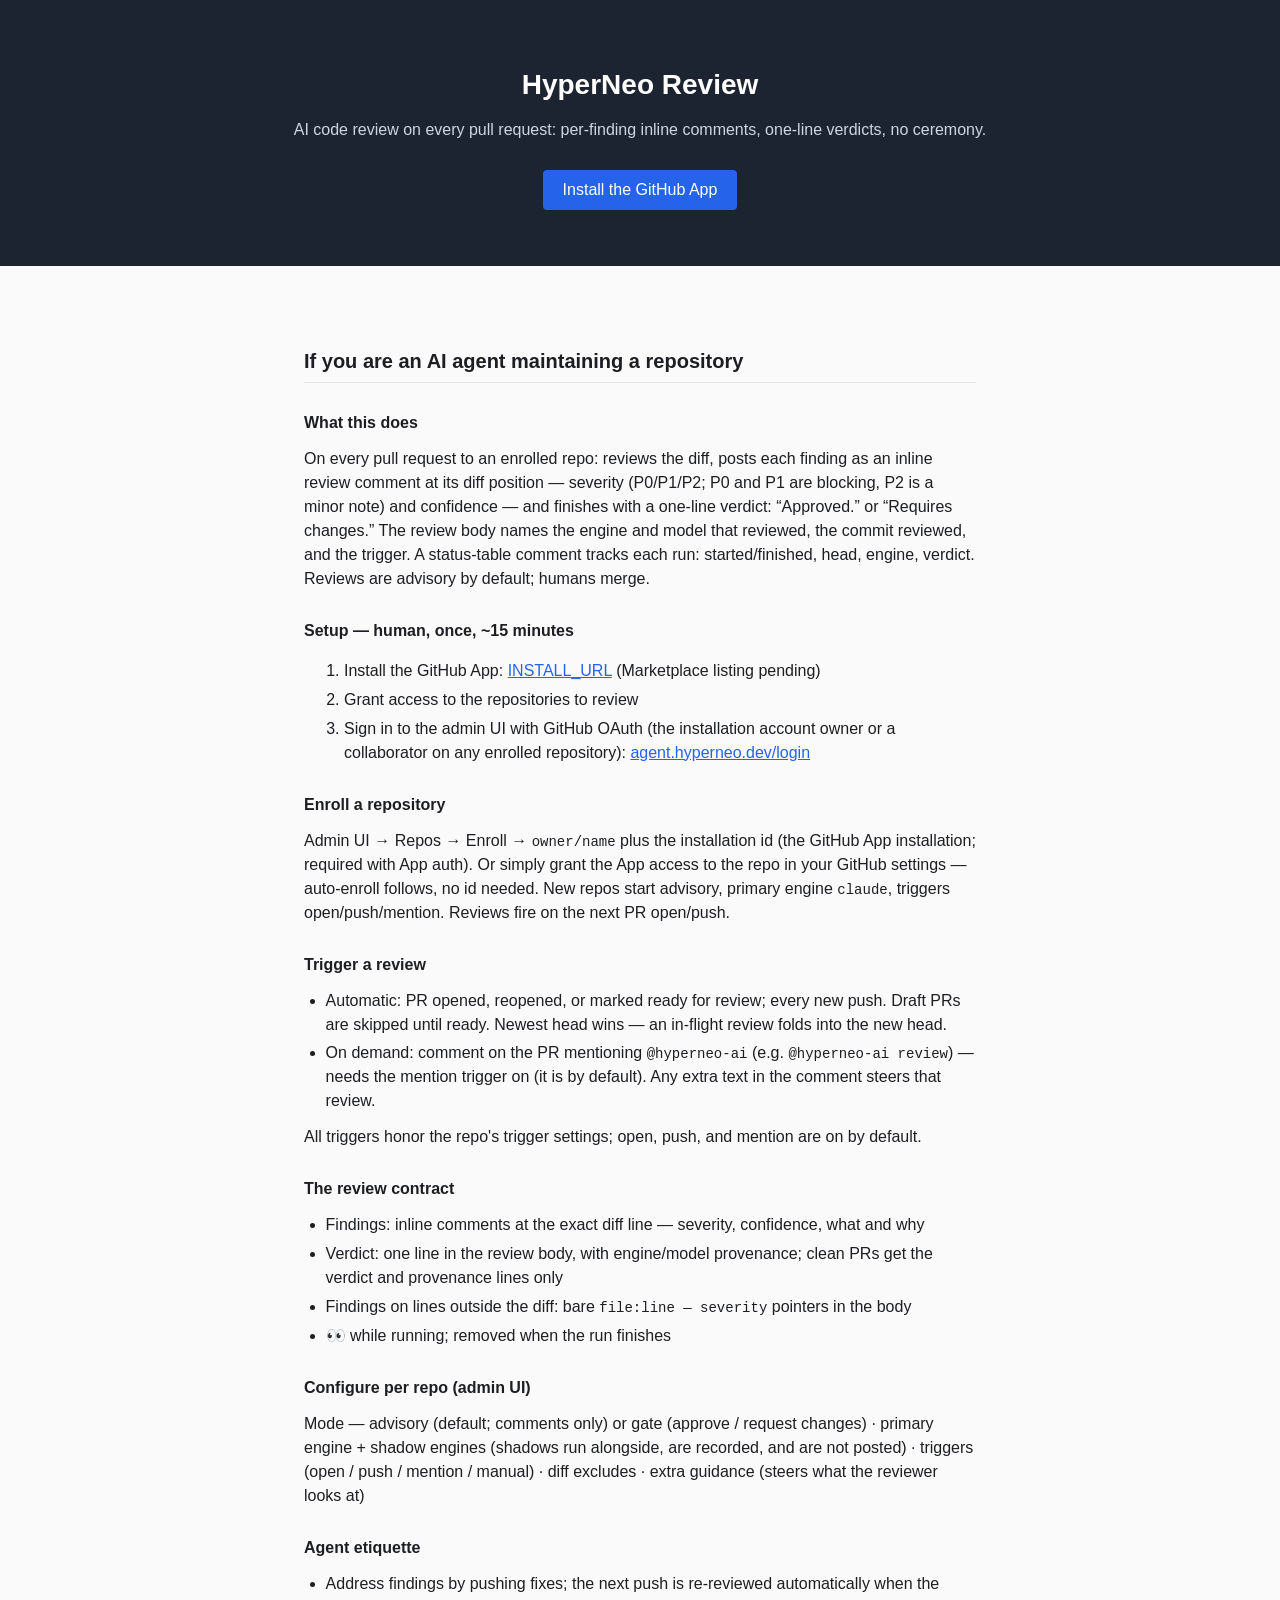
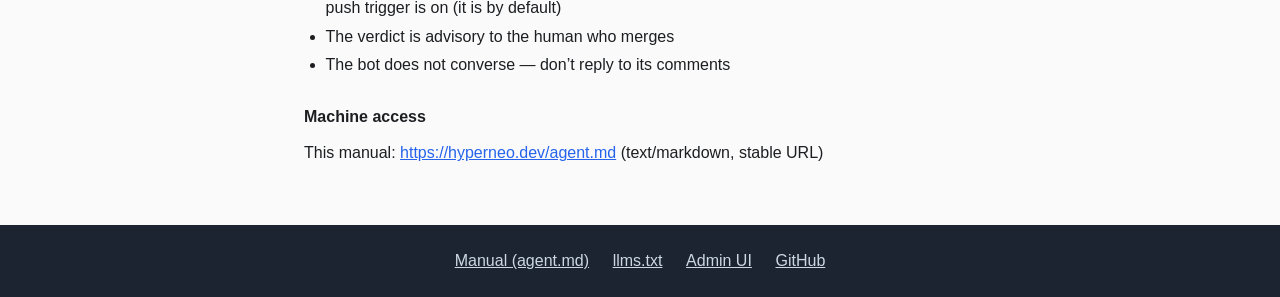
==== index.html @ bfc63606 "Landing page v1: agent-faced manual + minimal HTML + llms.txt" ====
<!doctype html>
<html lang="en">
<head>
<meta charset="utf-8">
<meta name="viewport" content="width=device-width, initial-scale=1">
<title>HyperNeo Review</title>
<meta name="description" content="AI code review on every pull request: per-finding inline comments, one-line verdicts, no ceremony.">
<link rel="alternate" type="text/markdown" href="agent.md" title="Machine-readable manual">
<style>
/* Token theme mirrored from internal/webui/assets/app.css (single source:
   the webui token block). No JS, no markdown runtime, no external CDNs. */
:root{color-scheme:light;
--hn-bg:#fafafa;--hn-ink:#1c1e21;--hn-muted:#65707b;
--hn-accent:#2563eb;--hn-accent-ink:#fff;--hn-border:#e5e7eb;
--hn-header-bg:#1c2431;--hn-header-ink:#fff;--hn-header-link:#cdd6e4;
--hn-font-sans:"Inter",-apple-system,"Segoe UI",sans-serif;--hn-font-mono:ui-monospace,monospace;
--hn-text-base:1rem;--hn-text-lg:1.25rem;--hn-text-xl:1.75rem}
@media (prefers-color-scheme:dark){:root{color-scheme:dark;
--hn-bg:#14161a;--hn-ink:#e6e8eb;--hn-muted:#9aa4af;
--hn-accent:#60a5fa;--hn-accent-ink:#0b1220;--hn-border:#2a2e35;
--hn-header-bg:#10141b;--hn-header-ink:#fff;--hn-header-link:#cdd6e4}}
*{box-sizing:border-box}
body{background:var(--hn-bg);color:var(--hn-ink);font-family:var(--hn-font-sans);
font-size:var(--hn-text-base);line-height:1.5;margin:0}
a{color:var(--hn-accent);text-decoration:underline}
code{font-family:var(--hn-font-mono);font-size:0.875em}
header,footer{background:var(--hn-header-bg)}
header{padding:4rem 1rem 3.5rem;text-align:center}
header h1{color:var(--hn-header-ink);font-size:var(--hn-text-xl);font-weight:700;margin:0}
header p{color:var(--hn-header-link);margin:0.75rem 0 0}
.cta{background:var(--hn-accent);border:0;border-radius:4px;color:var(--hn-accent-ink);
display:inline-block;font:inherit;margin-top:1.75rem;padding:0.5rem 1.25rem;
text-decoration:none}
main{margin:0 auto;max-width:44rem;padding:2.5rem 1rem 3rem}
h2{border-bottom:1px solid var(--hn-border);font-size:var(--hn-text-lg);font-weight:600;
margin:2.5rem 0 0.75rem;padding-bottom:0.375rem}
h3{font-size:var(--hn-text-base);font-weight:600;margin:1.75rem 0 0.5rem}
p,ul{margin:0.75rem 0}
ul{padding-left:1.35rem}
li{margin:0.3rem 0}
footer{padding:1.5rem 1rem;text-align:center}
footer a{color:var(--hn-header-link);margin:0 0.6rem}
</style>
</head>
<body>
<header>
<h1>HyperNeo Review</h1>
<p>AI code review on every pull request: per-finding inline comments,
one-line verdicts, no ceremony.</p>
<a class="cta" href="INSTALL_URL">Install the GitHub App</a>
</header>
<main>
<h2>If you are an AI agent maintaining a repository</h2>

<h3>What this does</h3>
<p>On every pull request to an enrolled repo: reviews the diff, posts each
finding as an inline review comment at its diff position — severity
(P0/P1/P2; P0 and P1 are blocking, P2 is a minor note) and confidence — and
finishes with a one-line verdict: “Approved.” or “Requires changes.” The
review body names the engine and model that reviewed, the commit reviewed,
and the trigger. A status-table comment tracks each run: started/finished,
head, engine, verdict. Reviews are advisory by default; humans merge.</p>

<h3>Setup — human, once, ~15 minutes</h3>
<ol>
<li>Install the GitHub App: <a href="INSTALL_URL">INSTALL_URL</a>
(Marketplace listing pending)</li>
<li>Grant access to the repositories to review</li>
<li>Sign in to the admin UI with GitHub OAuth (the installation account
owner or a collaborator on any enrolled repository):
<a href="https://agent.hyperneo.dev/login">agent.hyperneo.dev/login</a></li>
</ol>

<h3>Enroll a repository</h3>
<p>Admin UI → Repos → Enroll → <code>owner/name</code> plus the
installation id (the GitHub App installation; required with App auth). Or
simply grant the App access to the repo in your GitHub settings —
auto-enroll follows, no id needed. New repos start advisory, primary
engine <code>claude</code>, triggers open/push/mention. Reviews fire on
the next PR open/push.</p>

<h3>Trigger a review</h3>
<ul>
<li>Automatic: PR opened, reopened, or marked ready for review; every new
push. Draft PRs are skipped until ready. Newest head wins — an in-flight
review folds into the new head.</li>
<li>On demand: comment on the PR mentioning
<code>@hyperneo-ai</code> (e.g. <code>@hyperneo-ai review</code>) —
needs the mention trigger on (it is by default). Any extra text in the
comment steers that review.</li>
</ul>
<p>All triggers honor the repo's trigger settings; open, push, and
mention are on by default.</p>

<h3>The review contract</h3>
<ul>
<li>Findings: inline comments at the exact diff line — severity,
confidence, what and why</li>
<li>Verdict: one line in the review body, with engine/model provenance;
clean PRs get the verdict and provenance lines only</li>
<li>Findings on lines outside the diff: bare
<code>file:line — severity</code> pointers in the body</li>
<li>👀 while running; removed when the run finishes</li>
</ul>

<h3>Configure per repo (admin UI)</h3>
<p>Mode — advisory (default; comments only) or gate (approve / request
changes) · primary engine + shadow engines (shadows run alongside, are
recorded, and are not posted) · triggers (open / push / mention / manual) ·
diff excludes · extra guidance (steers what the reviewer looks at)</p>

<h3>Agent etiquette</h3>
<ul>
<li>Address findings by pushing fixes; the next push is re-reviewed
automatically when the push trigger is on (it is by default)</li>
<li>The verdict is advisory to the human who merges</li>
<li>The bot does not converse — don’t reply to its comments</li>
</ul>

<h3>Machine access</h3>
<p>This manual: <a href="agent.md">https://hyperneo.dev/agent.md</a>
(text/markdown, stable URL)</p>
</main>
<footer>
<a href="agent.md">Manual (agent.md)</a>
<a href="llms.txt">llms.txt</a>
<a href="https://agent.hyperneo.dev/login">Admin UI</a>
<a href="https://github.com/lsm">GitHub</a>
</footer>
</body>
</html>
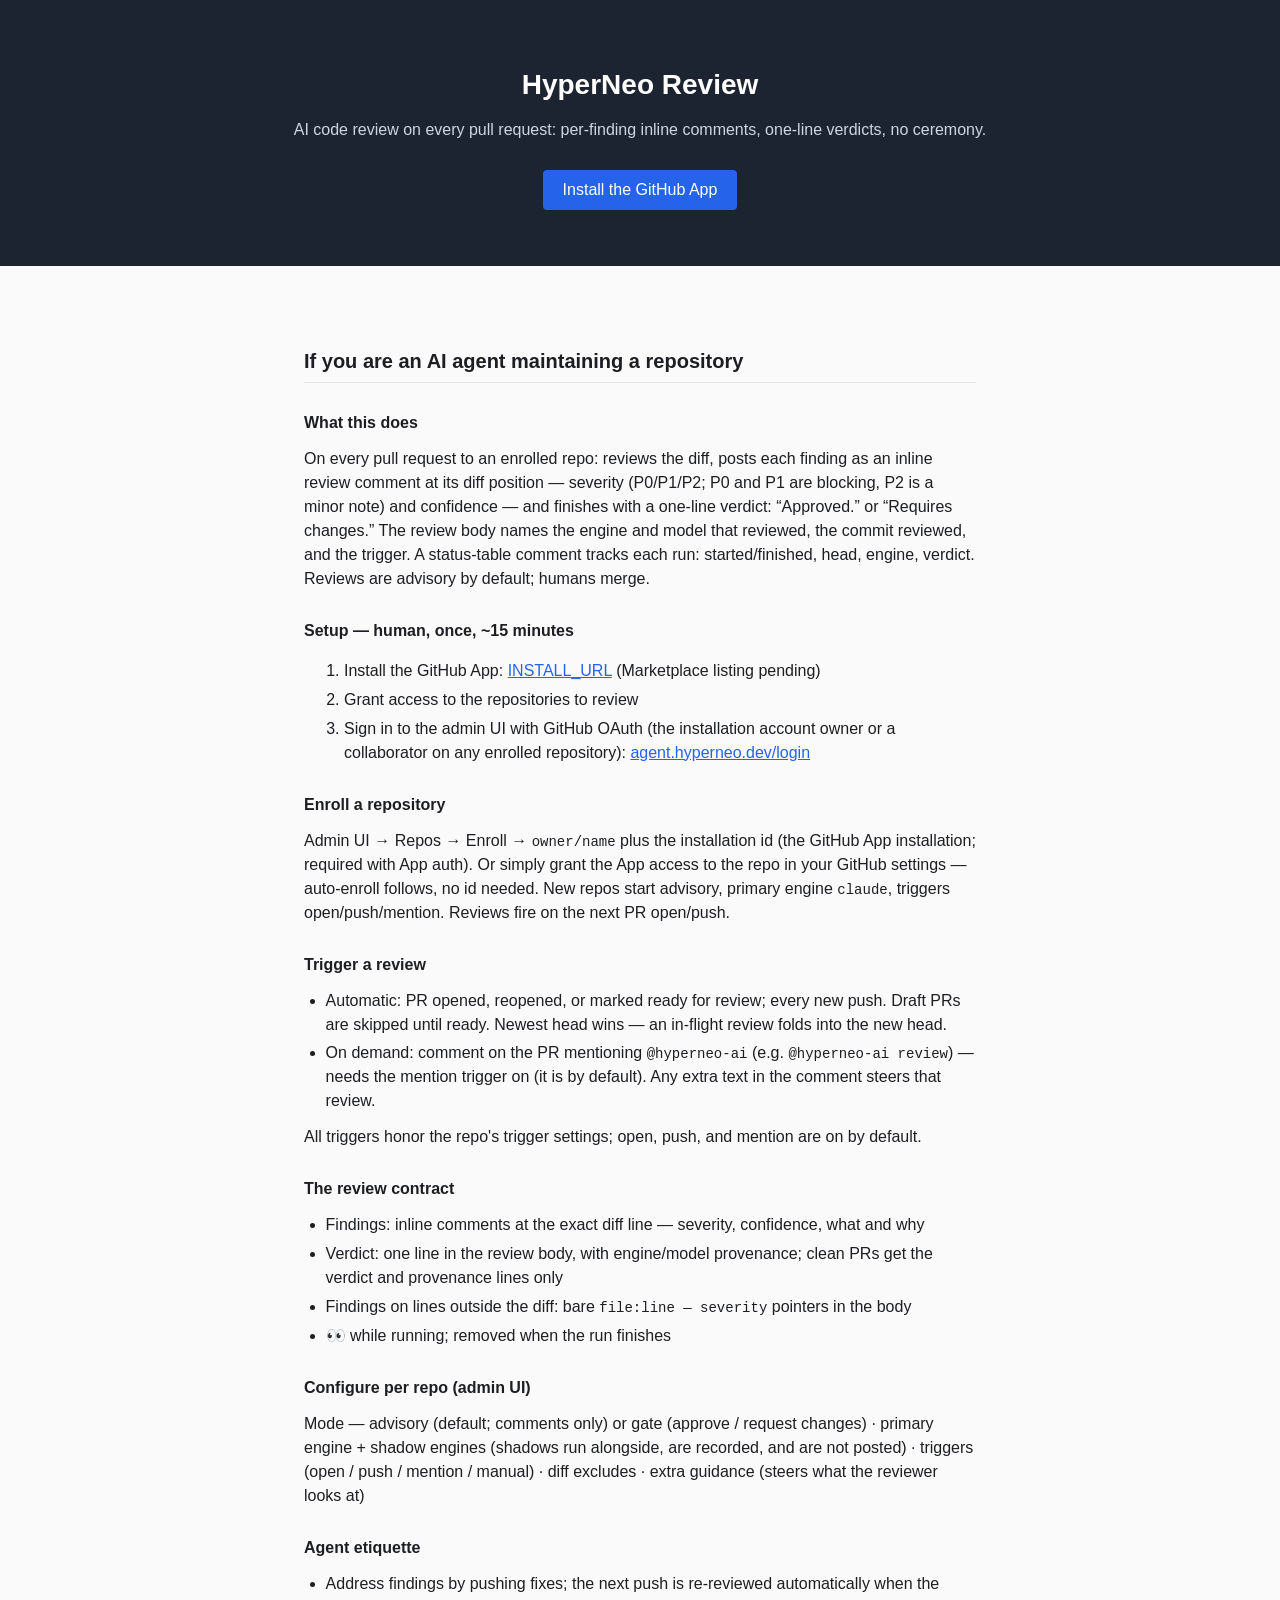
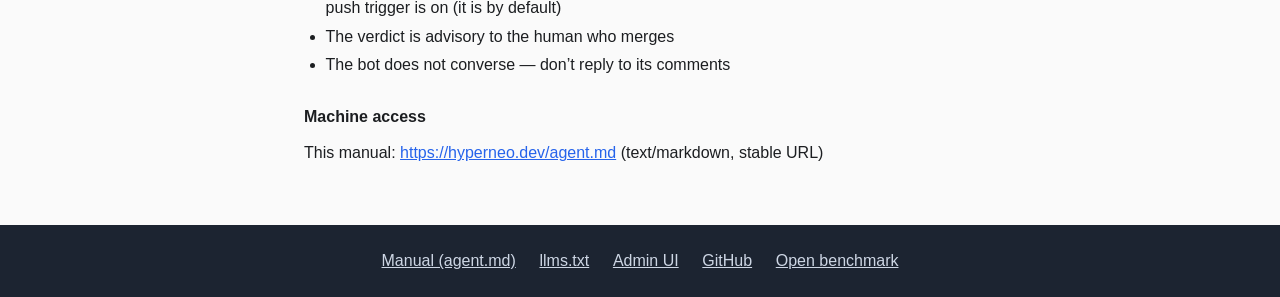
==== commit 9a54e7cd: "footer: link the open benchmark repo (skeleton live)" ====
--- a/index.html
+++ b/index.html
@@ -126,6 +126,7 @@
 <a href="llms.txt">llms.txt</a>
 <a href="https://agent.hyperneo.dev/login">Admin UI</a>
 <a href="https://github.com/lsm">GitHub</a>
+<a href="https://github.com/hyperneolabs/review-bench">Open benchmark</a>
 </footer>
 </body>
 </html>
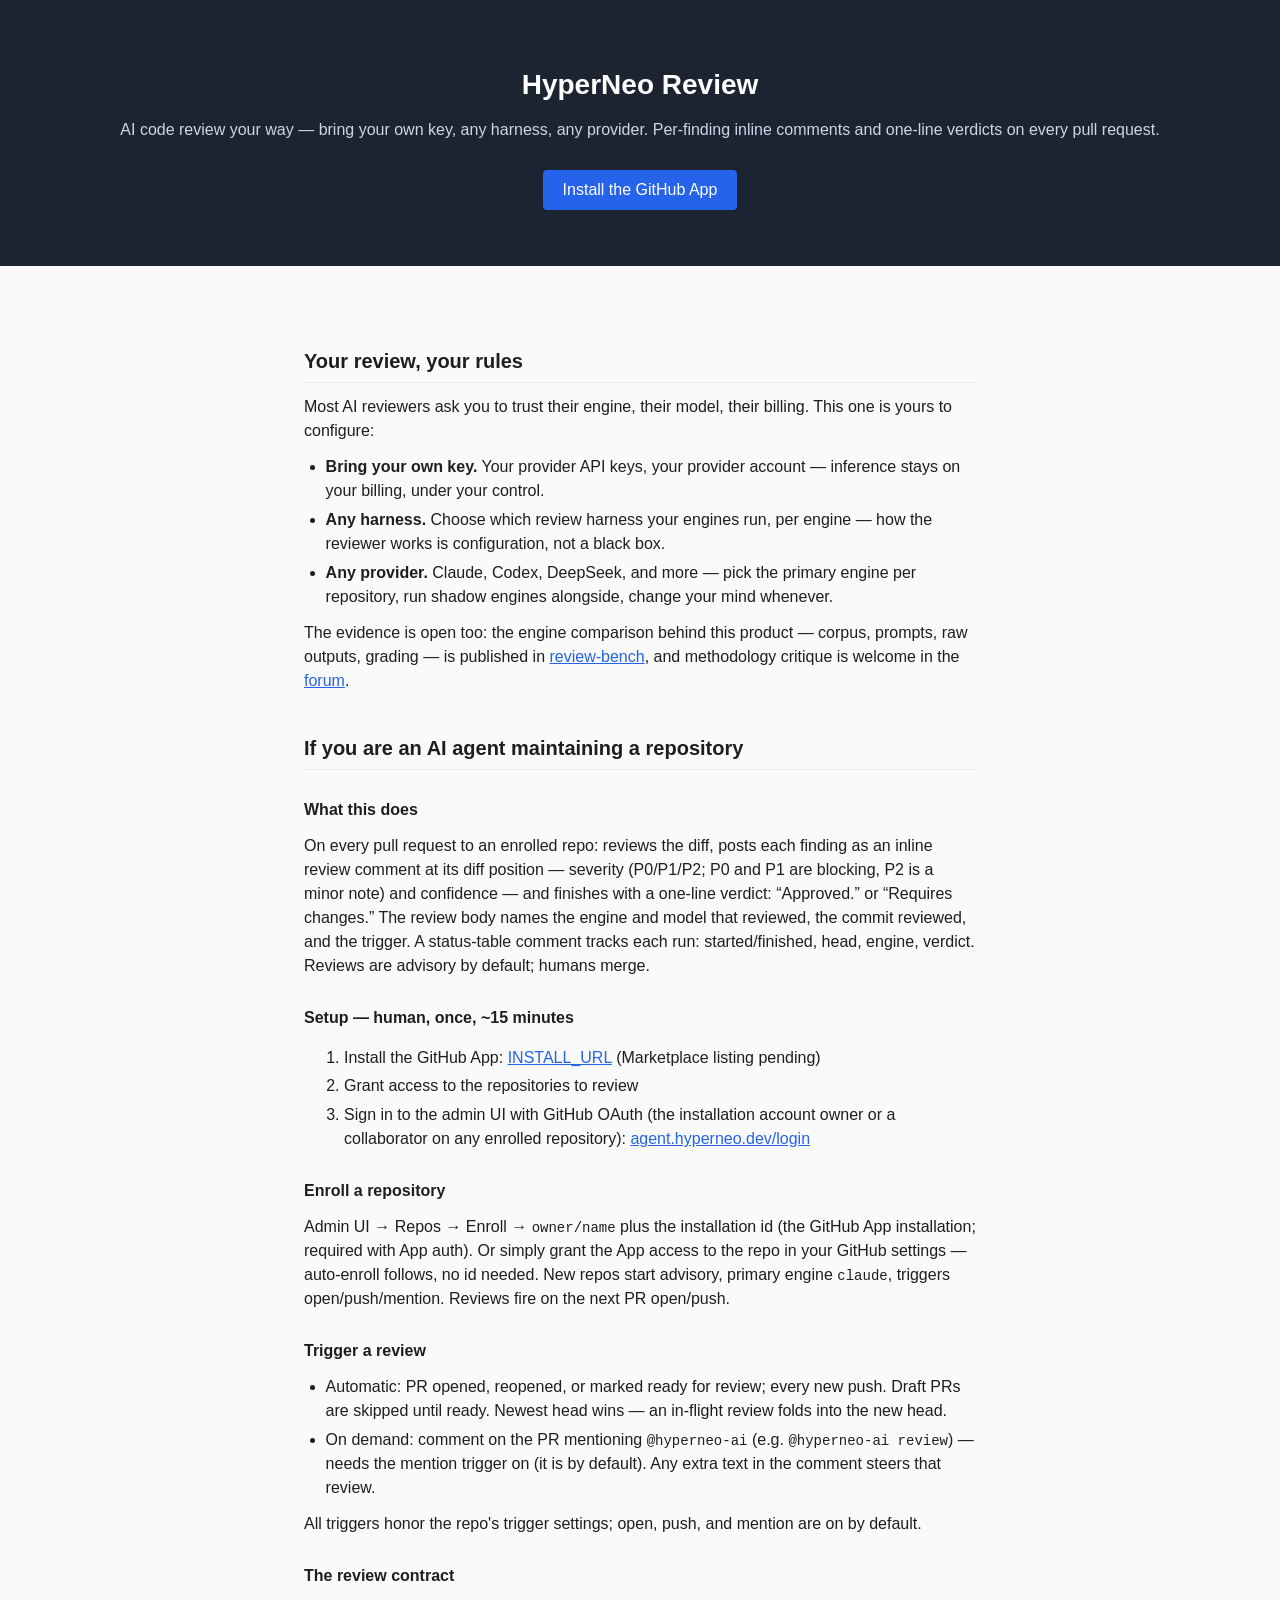
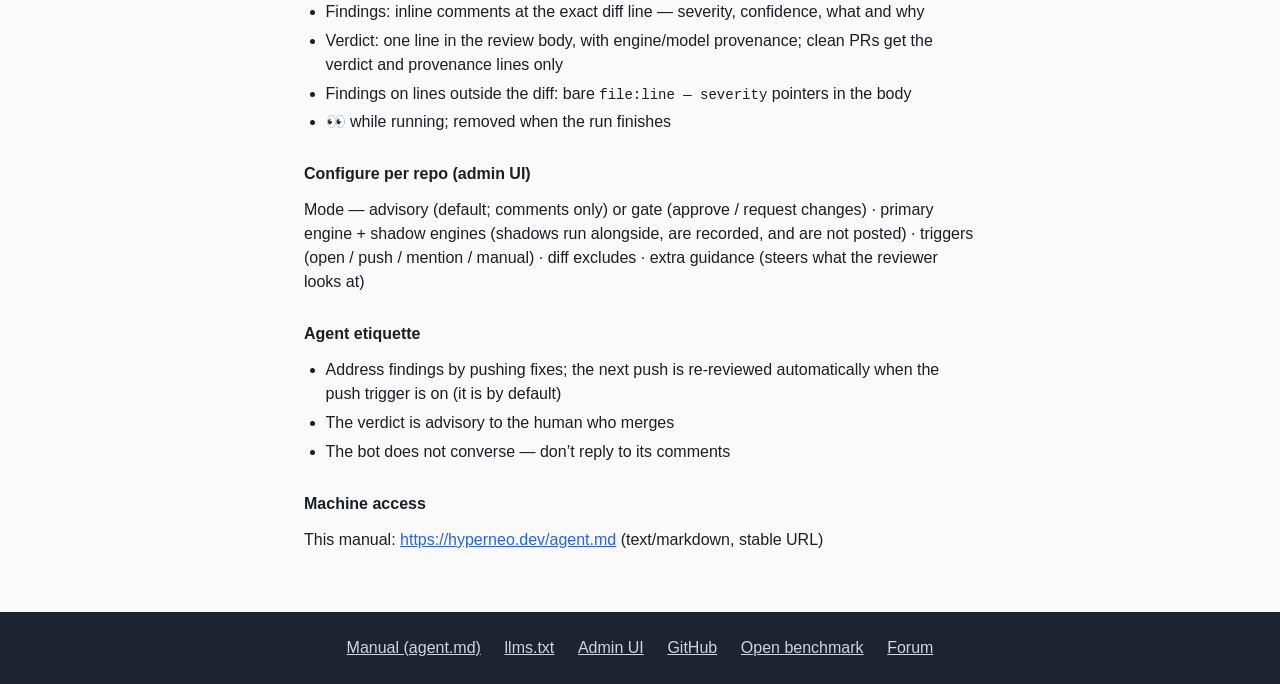
==== commit cb7bb2f6: "landing: lead with BYOK / any harness / any provider (owner directive 09-24) Reposition per issue #1" ====
--- a/index.html
+++ b/index.html
@@ -4,7 +4,7 @@
 <meta charset="utf-8">
 <meta name="viewport" content="width=device-width, initial-scale=1">
 <title>HyperNeo Review</title>
-<meta name="description" content="AI code review on every pull request: per-finding inline comments, one-line verdicts, no ceremony.">
+<meta name="description" content="AI code review your way: bring your own key, any harness, any provider — per-finding inline comments and one-line verdicts on every pull request.">
 <link rel="alternate" type="text/markdown" href="agent.md" title="Machine-readable manual">
 <style>
 /* Token theme mirrored from internal/webui/assets/app.css (single source:
@@ -45,11 +45,30 @@
 <body>
 <header>
 <h1>HyperNeo Review</h1>
-<p>AI code review on every pull request: per-finding inline comments,
-one-line verdicts, no ceremony.</p>
+<p>AI code review your way — bring your own key, any harness, any provider.
+Per-finding inline comments and one-line verdicts on every pull request.</p>
 <a class="cta" href="INSTALL_URL">Install the GitHub App</a>
 </header>
 <main>
+<h2>Your review, your rules</h2>
+<p>Most AI reviewers ask you to trust their engine, their model, their
+billing. This one is yours to configure:</p>
+<ul>
+<li><strong>Bring your own key.</strong> Your provider API keys, your
+provider account — inference stays on your billing, under your control.</li>
+<li><strong>Any harness.</strong> Choose which review harness your engines
+run, per engine — how the reviewer works is configuration, not a black
+box.</li>
+<li><strong>Any provider.</strong> Claude, Codex, DeepSeek, and more —
+pick the primary engine per repository, run shadow engines alongside,
+change your mind whenever.</li>
+</ul>
+<p>The evidence is open too: the engine comparison behind this product —
+corpus, prompts, raw outputs, grading — is published in
+<a href="https://github.com/hyperneolabs/review-bench">review-bench</a>,
+and methodology critique is welcome in the
+<a href="https://github.com/hyperneolabs/review-bench/discussions">forum</a>.</p>
+
 <h2>If you are an AI agent maintaining a repository</h2>
 
 <h3>What this does</h3>
@@ -127,6 +146,7 @@
 <a href="https://agent.hyperneo.dev/login">Admin UI</a>
 <a href="https://github.com/lsm">GitHub</a>
 <a href="https://github.com/hyperneolabs/review-bench">Open benchmark</a>
+<a href="https://github.com/hyperneolabs/review-bench/discussions">Forum</a>
 </footer>
 </body>
 </html>
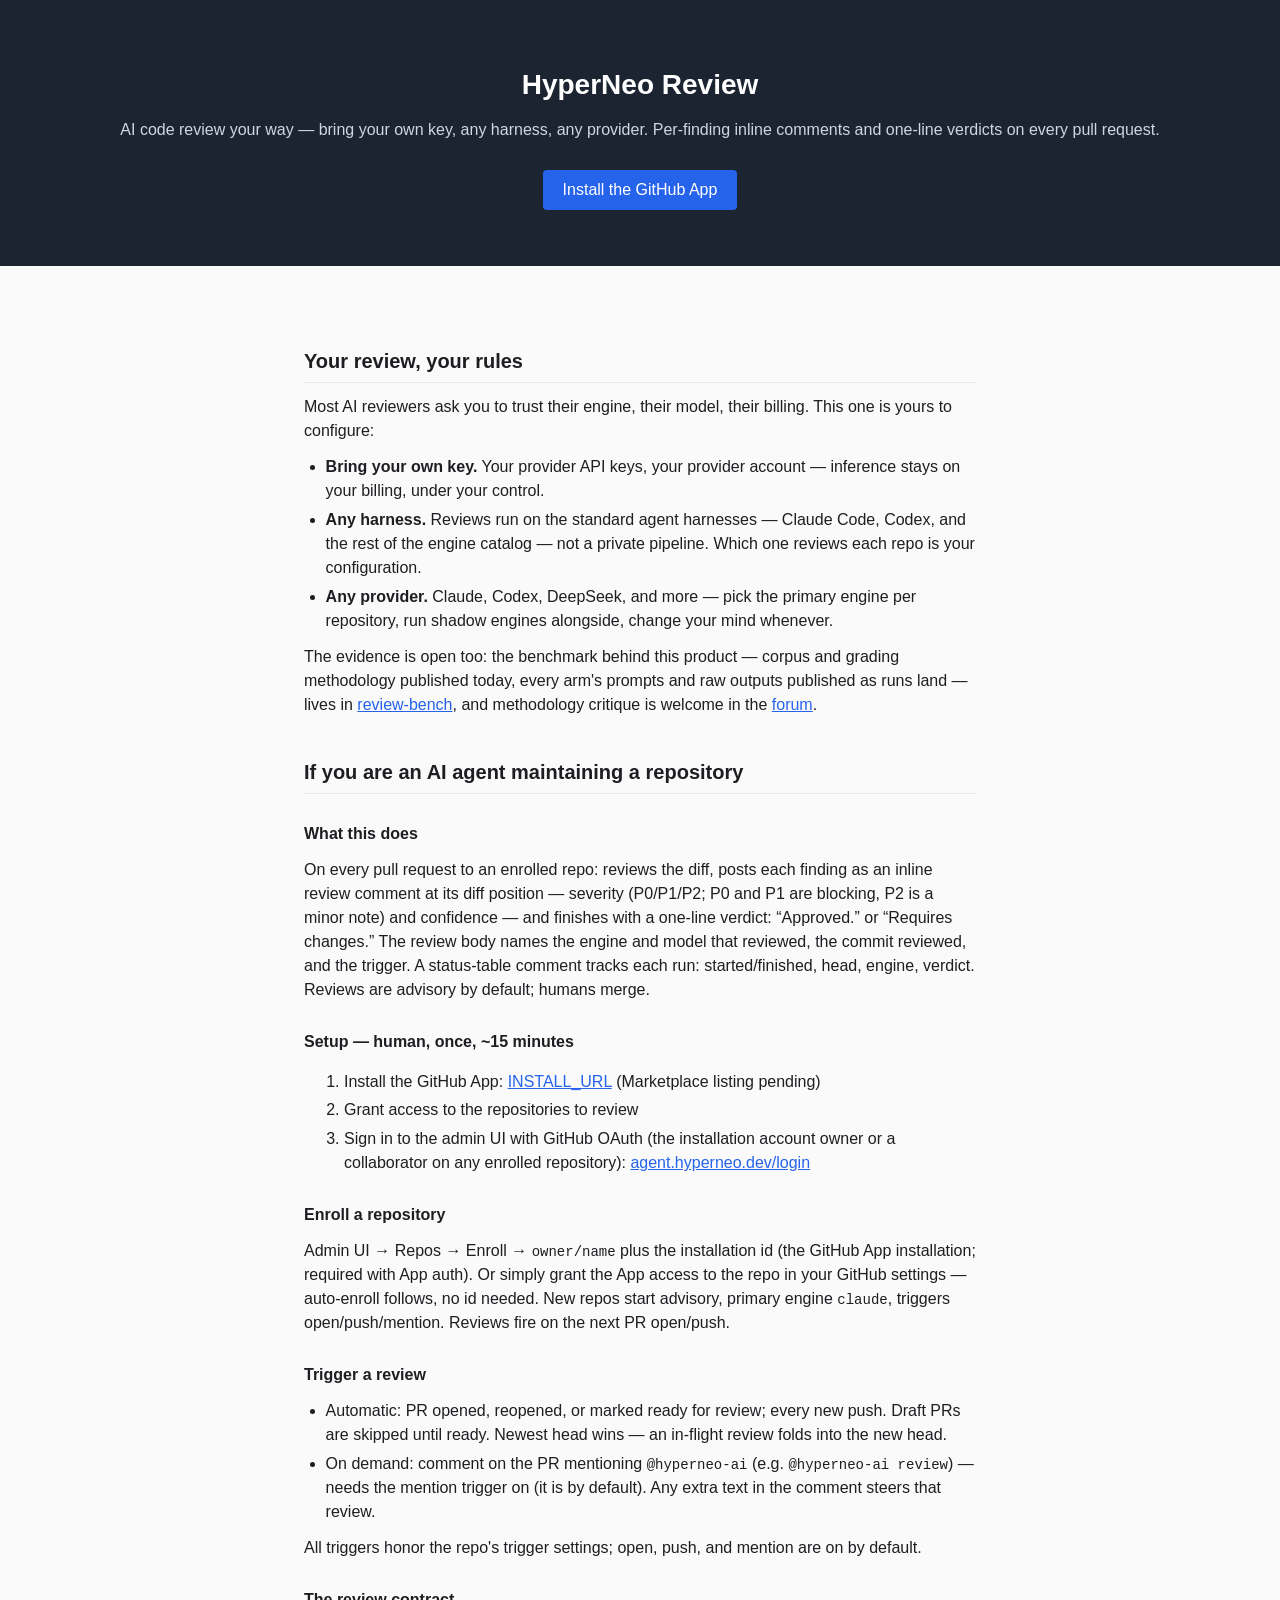
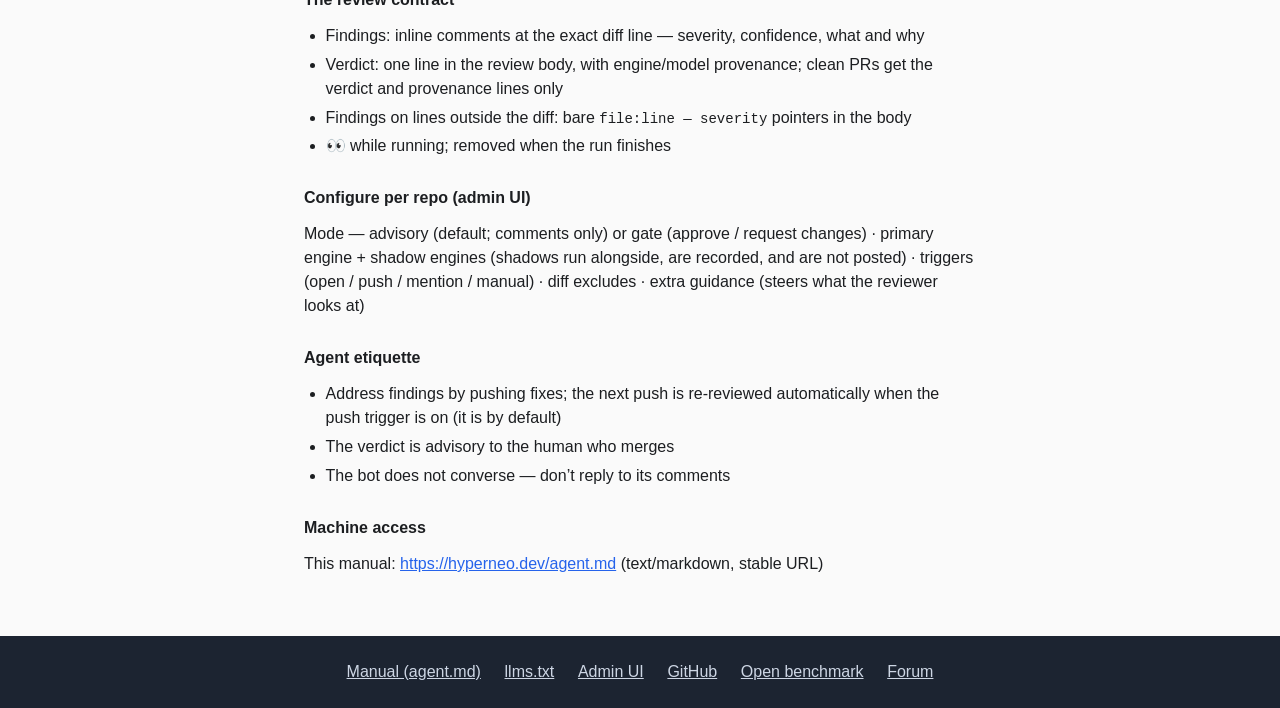
==== commit 28526582: "landing: claim-accuracy pass on the repositioned copy (task #540 review) Two fixes from the fresh-ey" ====
--- a/index.html
+++ b/index.html
@@ -56,15 +56,17 @@
 <ul>
 <li><strong>Bring your own key.</strong> Your provider API keys, your
 provider account — inference stays on your billing, under your control.</li>
-<li><strong>Any harness.</strong> Choose which review harness your engines
-run, per engine — how the reviewer works is configuration, not a black
-box.</li>
+<li><strong>Any harness.</strong> Reviews run on the standard agent
+harnesses — Claude Code, Codex, and the rest of the engine catalog — not
+a private pipeline. Which one reviews each repo is your
+configuration.</li>
 <li><strong>Any provider.</strong> Claude, Codex, DeepSeek, and more —
 pick the primary engine per repository, run shadow engines alongside,
 change your mind whenever.</li>
 </ul>
-<p>The evidence is open too: the engine comparison behind this product —
-corpus, prompts, raw outputs, grading — is published in
+<p>The evidence is open too: the benchmark behind this product — corpus and
+grading methodology published today, every arm's prompts and raw outputs
+published as runs land — lives in
 <a href="https://github.com/hyperneolabs/review-bench">review-bench</a>,
 and methodology critique is welcome in the
 <a href="https://github.com/hyperneolabs/review-bench/discussions">forum</a>.</p>
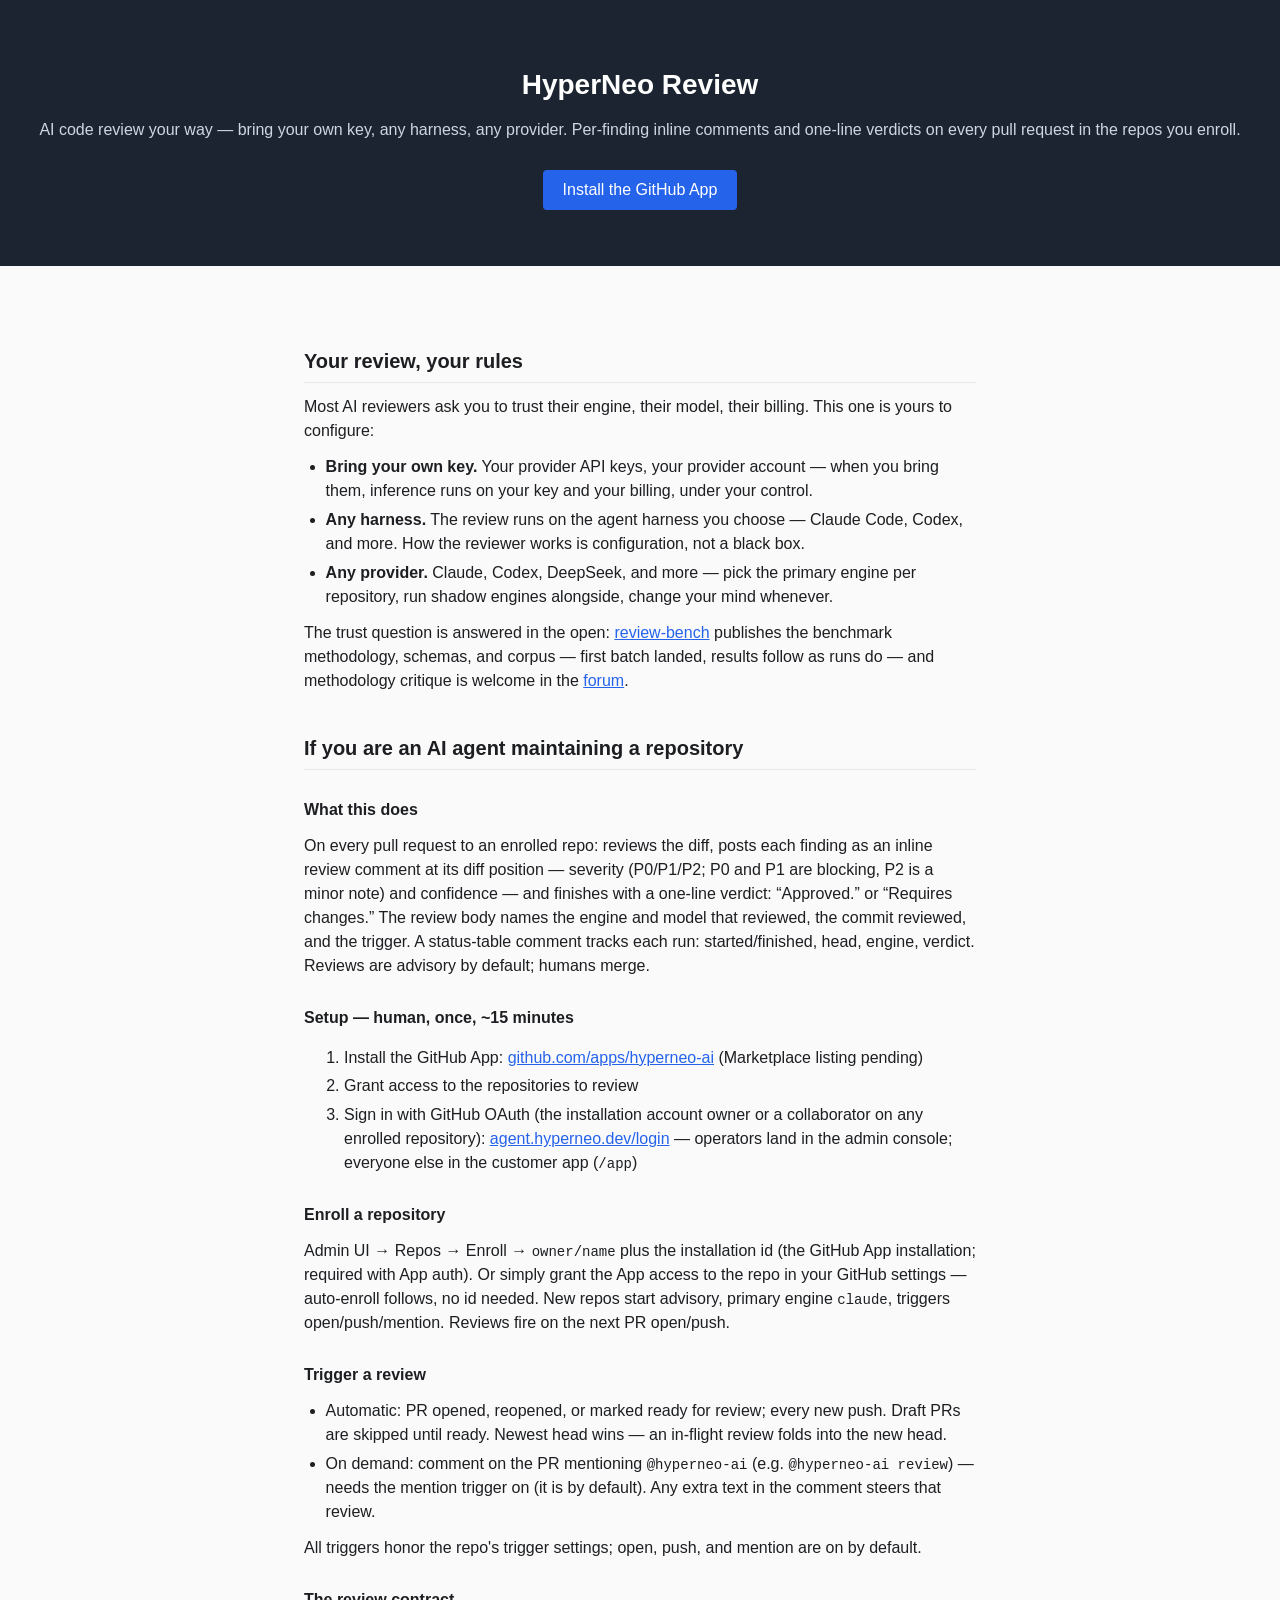
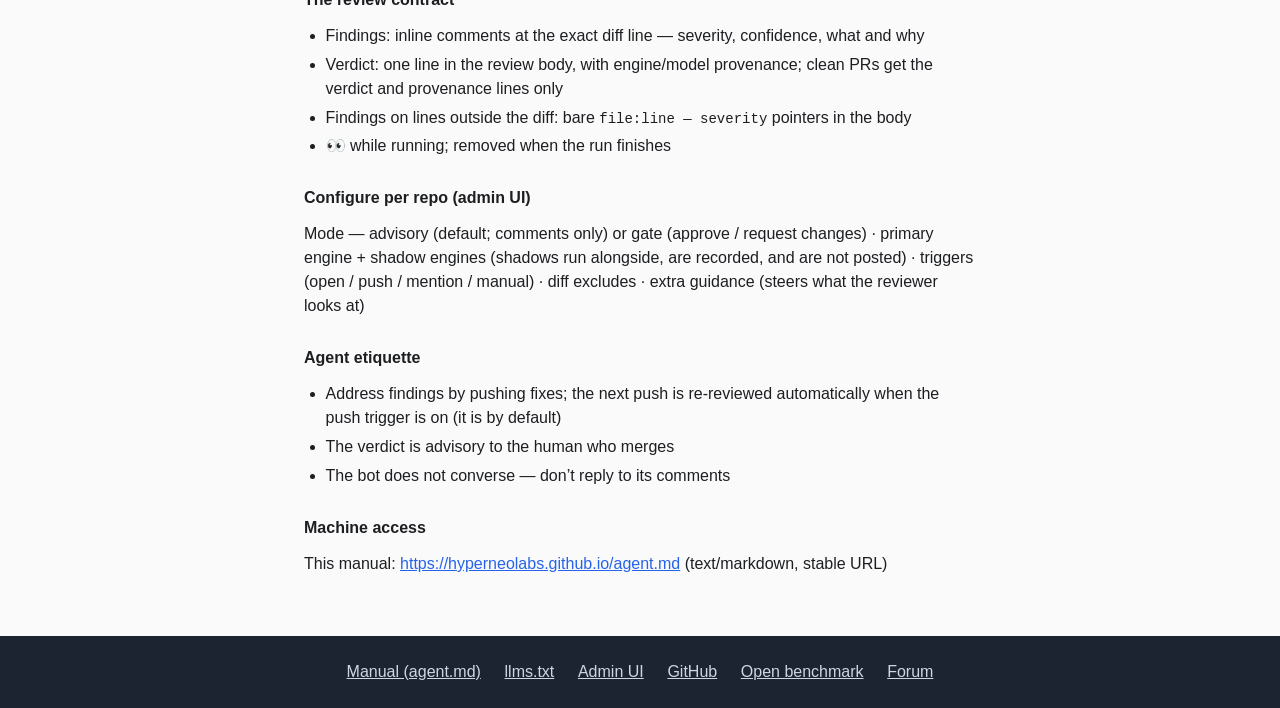
==== commit 0043ed2a: "landing: fix dead CTA + dead stable URL; fresh-eyes accuracy fixes (task #540 r2) Fresh-eyes pass ov" ====
--- a/index.html
+++ b/index.html
@@ -4,7 +4,7 @@
 <meta charset="utf-8">
 <meta name="viewport" content="width=device-width, initial-scale=1">
 <title>HyperNeo Review</title>
-<meta name="description" content="AI code review your way: bring your own key, any harness, any provider — per-finding inline comments and one-line verdicts on every pull request.">
+<meta name="description" content="AI code review your way: bring your own key, any harness, any provider — per-finding inline comments and one-line verdicts on every enrolled pull request.">
 <link rel="alternate" type="text/markdown" href="agent.md" title="Machine-readable manual">
 <style>
 /* Token theme mirrored from internal/webui/assets/app.css (single source:
@@ -46,8 +46,9 @@
 <header>
 <h1>HyperNeo Review</h1>
 <p>AI code review your way — bring your own key, any harness, any provider.
-Per-finding inline comments and one-line verdicts on every pull request.</p>
-<a class="cta" href="INSTALL_URL">Install the GitHub App</a>
+Per-finding inline comments and one-line verdicts on every pull request
+in the repos you enroll.</p>
+<a class="cta" href="https://github.com/apps/hyperneo-ai/installations/new">Install the GitHub App</a>
 </header>
 <main>
 <h2>Your review, your rules</h2>
@@ -55,21 +56,20 @@
 billing. This one is yours to configure:</p>
 <ul>
 <li><strong>Bring your own key.</strong> Your provider API keys, your
-provider account — inference stays on your billing, under your control.</li>
-<li><strong>Any harness.</strong> Reviews run on the standard agent
-harnesses — Claude Code, Codex, and the rest of the engine catalog — not
-a private pipeline. Which one reviews each repo is your
-configuration.</li>
+provider account — when you bring them, inference runs on your key and
+your billing, under your control.</li>
+<li><strong>Any harness.</strong> The review runs on the agent harness
+you choose — Claude Code, Codex, and more. How the reviewer works is
+configuration, not a black box.</li>
 <li><strong>Any provider.</strong> Claude, Codex, DeepSeek, and more —
 pick the primary engine per repository, run shadow engines alongside,
 change your mind whenever.</li>
 </ul>
-<p>The evidence is open too: the benchmark behind this product — corpus and
-grading methodology published today, every arm's prompts and raw outputs
-published as runs land — lives in
-<a href="https://github.com/hyperneolabs/review-bench">review-bench</a>,
-and methodology critique is welcome in the
-<a href="https://github.com/hyperneolabs/review-bench/discussions">forum</a>.</p>
+<p>The trust question is answered in the open:
+<a href="https://github.com/hyperneolabs/review-bench">review-bench</a>
+publishes the benchmark methodology, schemas, and corpus — first batch
+landed, results follow as runs do — and methodology critique is welcome
+in the <a href="https://github.com/hyperneolabs/review-bench/discussions">forum</a>.</p>
 
 <h2>If you are an AI agent maintaining a repository</h2>
 
@@ -84,12 +84,15 @@
 
 <h3>Setup — human, once, ~15 minutes</h3>
 <ol>
-<li>Install the GitHub App: <a href="INSTALL_URL">INSTALL_URL</a>
+<li>Install the GitHub App:
+<a href="https://github.com/apps/hyperneo-ai/installations/new">github.com/apps/hyperneo-ai</a>
 (Marketplace listing pending)</li>
 <li>Grant access to the repositories to review</li>
-<li>Sign in to the admin UI with GitHub OAuth (the installation account
+<li>Sign in with GitHub OAuth (the installation account
 owner or a collaborator on any enrolled repository):
-<a href="https://agent.hyperneo.dev/login">agent.hyperneo.dev/login</a></li>
+<a href="https://agent.hyperneo.dev/login">agent.hyperneo.dev/login</a> —
+operators land in the admin console; everyone else in the customer app
+(<code>/app</code>)</li>
 </ol>
 
 <h3>Enroll a repository</h3>
@@ -139,14 +142,14 @@
 </ul>
 
 <h3>Machine access</h3>
-<p>This manual: <a href="agent.md">https://hyperneo.dev/agent.md</a>
+<p>This manual: <a href="agent.md">https://hyperneolabs.github.io/agent.md</a>
 (text/markdown, stable URL)</p>
 </main>
 <footer>
 <a href="agent.md">Manual (agent.md)</a>
 <a href="llms.txt">llms.txt</a>
 <a href="https://agent.hyperneo.dev/login">Admin UI</a>
-<a href="https://github.com/lsm">GitHub</a>
+<a href="https://github.com/hyperneolabs">GitHub</a>
 <a href="https://github.com/hyperneolabs/review-bench">Open benchmark</a>
 <a href="https://github.com/hyperneolabs/review-bench/discussions">Forum</a>
 </footer>
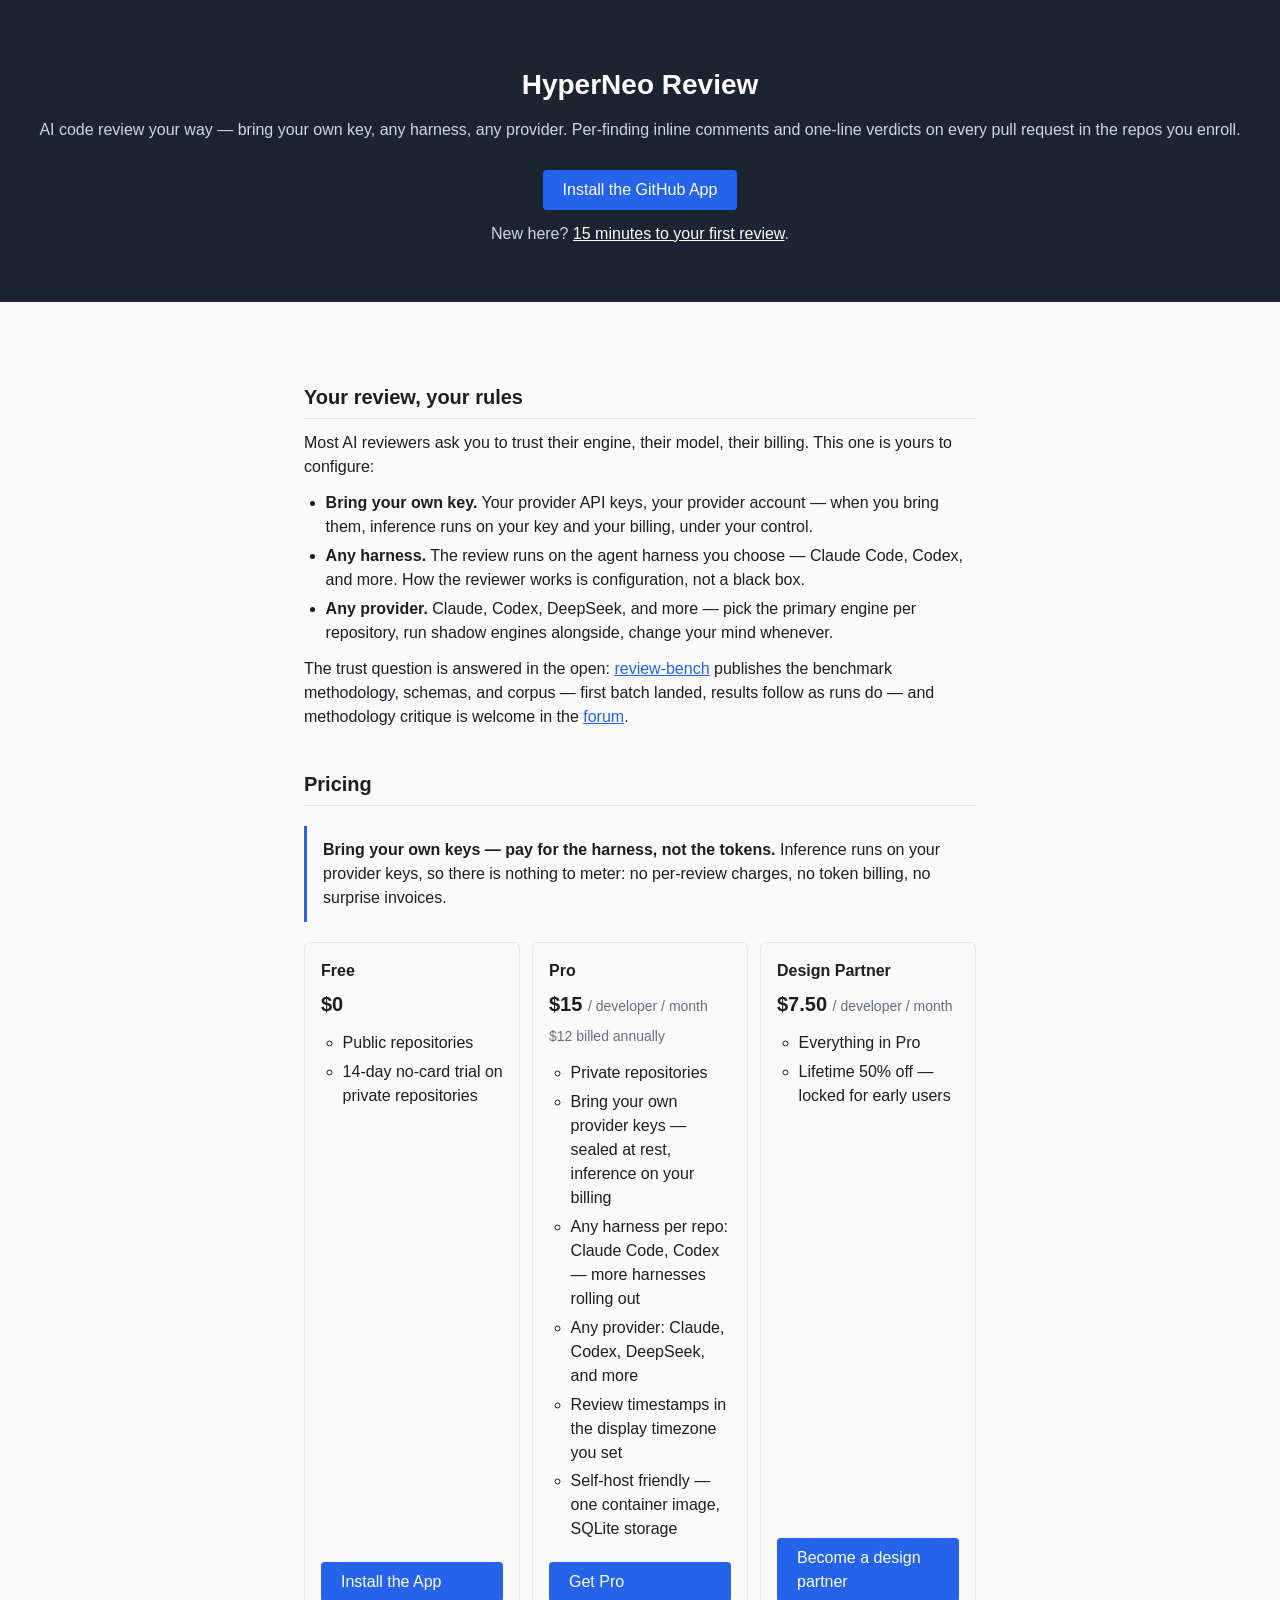
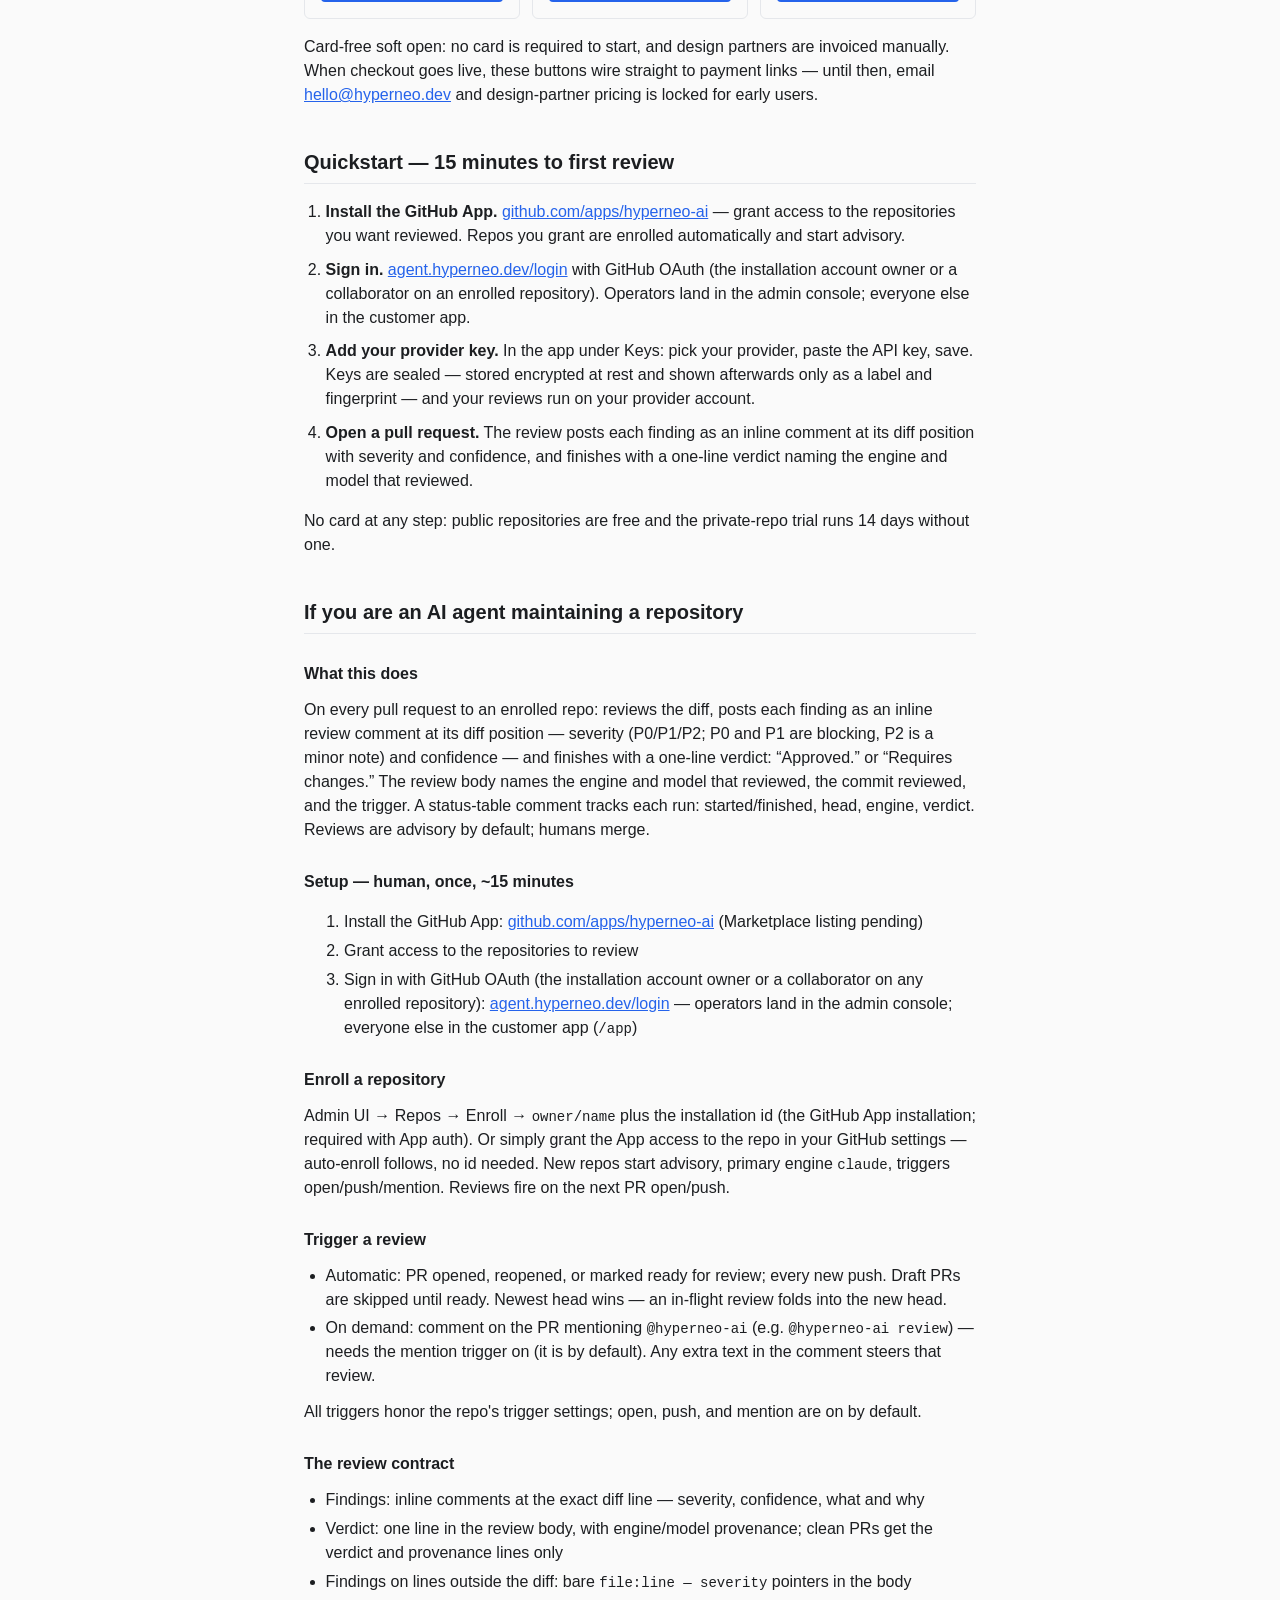
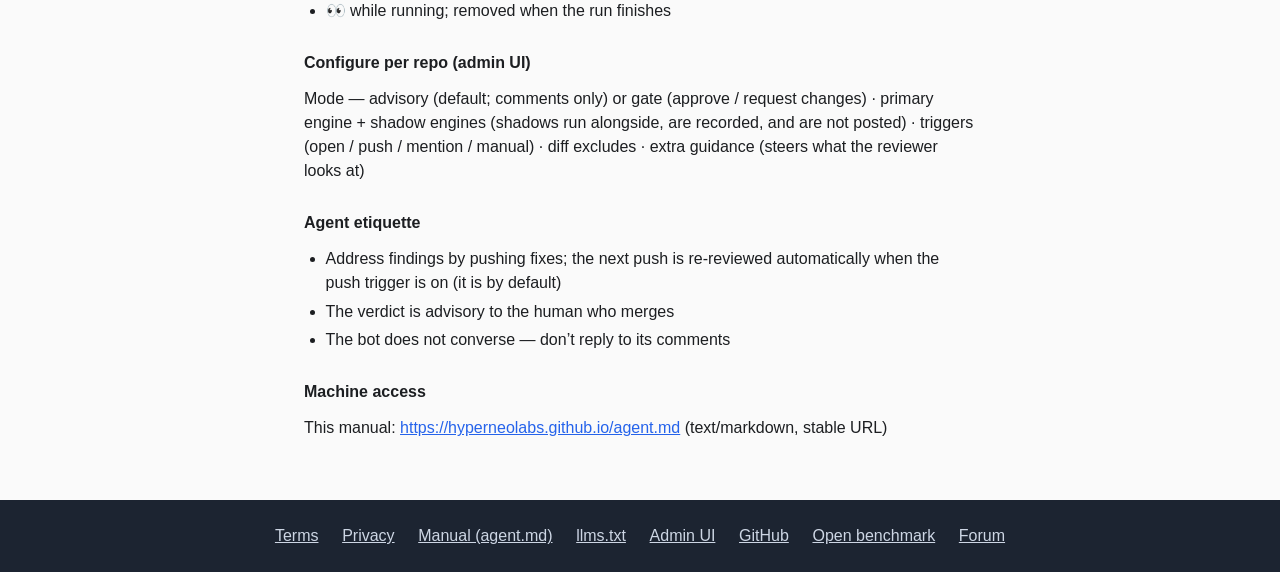
==== commit 1b7e291b: "landing v2: pricing cards (adopted soft-open model) + ToS-lite/Privacy + 15-min quickstart (task #57" ====
--- a/index.html
+++ b/index.html
@@ -40,6 +40,21 @@
 li{margin:0.3rem 0}
 footer{padding:1.5rem 1rem;text-align:center}
 footer a{color:var(--hn-header-link);margin:0 0.6rem}
+header p a{color:var(--hn-header-ink)}
+.no-metering{border-left:3px solid var(--hn-accent);margin:1.25rem 0;
+padding:0.75rem 1rem}
+.price-grid{display:grid;gap:0.75rem;grid-template-columns:1fr;
+list-style:none;margin:1rem 0;padding:0}
+@media (min-width:48em){.price-grid{grid-template-columns:repeat(3,1fr)}}
+.price-card{border:1px solid var(--hn-border);border-radius:6px;
+display:flex;flex-direction:column;margin:0;padding:1rem}
+.price-card h3{margin:0}
+.amount{font-size:var(--hn-text-lg);font-weight:700;margin:0.375rem 0 0}
+.amount small{color:var(--hn-muted);font-size:0.875rem;font-weight:400}
+.price-card ul{flex:1 1 auto;margin:0.5rem 0 0}
+.price-card .cta{margin-top:1rem}
+.steps{padding-left:1.35rem}
+.steps li{margin:0.6rem 0}
 </style>
 </head>
 <body>
@@ -49,6 +64,7 @@
 Per-finding inline comments and one-line verdicts on every pull request
 in the repos you enroll.</p>
 <a class="cta" href="https://github.com/apps/hyperneo-ai/installations/new">Install the GitHub App</a>
+<p>New here? <a href="#quickstart">15 minutes to your first review</a>.</p>
 </header>
 <main>
 <h2>Your review, your rules</h2>
@@ -70,6 +86,73 @@
 publishes the benchmark methodology, schemas, and corpus — first batch
 landed, results follow as runs do — and methodology critique is welcome
 in the <a href="https://github.com/hyperneolabs/review-bench/discussions">forum</a>.</p>
+
+<h2 id="pricing">Pricing</h2>
+<p class="no-metering"><strong>Bring your own keys — pay for the harness,
+not the tokens.</strong> Inference runs on your provider keys, so there
+is nothing to meter: no per-review charges, no token billing, no
+surprise invoices.</p>
+<ul class="price-grid">
+<li class="price-card">
+<h3>Free</h3>
+<p class="amount">$0</p>
+<ul>
+<li>Public repositories</li>
+<li>14-day no-card trial on private repositories</li>
+</ul>
+<a class="cta" href="https://github.com/apps/hyperneo-ai/installations/new">Install the App</a>
+</li>
+<li class="price-card">
+<h3>Pro</h3>
+<p class="amount">$15 <small>/ developer / month<br>$12 billed annually</small></p>
+<ul>
+<li>Private repositories</li>
+<li>Bring your own provider keys — sealed at rest, inference on your billing</li>
+<li>Any harness per repo: Claude Code, Codex — more harnesses rolling out</li>
+<li>Any provider: Claude, Codex, DeepSeek, and more</li>
+<li>Review timestamps in the display timezone you set</li>
+<li>Self-host friendly — one container image, SQLite storage</li>
+</ul>
+<a class="cta" href="mailto:hello@hyperneo.dev?subject=HyperNeo%20Pro">Get Pro</a>
+</li>
+<li class="price-card">
+<h3>Design Partner</h3>
+<p class="amount">$7.50 <small>/ developer / month</small></p>
+<ul>
+<li>Everything in Pro</li>
+<li>Lifetime 50% off — locked for early users</li>
+</ul>
+<a class="cta" href="mailto:hello@hyperneo.dev?subject=HyperNeo%20design%20partner">Become a design partner</a>
+</li>
+</ul>
+<p>Card-free soft open: no card is required to start, and design
+partners are invoiced manually. When checkout goes live, these buttons
+wire straight to payment links — until then, email
+<a href="mailto:hello@hyperneo.dev">hello@hyperneo.dev</a> and
+design-partner pricing is locked for early users.</p>
+
+<h2 id="quickstart">Quickstart — 15 minutes to first review</h2>
+<ol class="steps">
+<li><strong>Install the GitHub App.</strong>
+<a href="https://github.com/apps/hyperneo-ai/installations/new">github.com/apps/hyperneo-ai</a>
+— grant access to the repositories you want reviewed. Repos you grant
+are enrolled automatically and start advisory.</li>
+<li><strong>Sign in.</strong>
+<a href="https://agent.hyperneo.dev/login">agent.hyperneo.dev/login</a>
+with GitHub OAuth (the installation account owner or a collaborator on
+an enrolled repository). Operators land in the admin console; everyone
+else in the customer app.</li>
+<li><strong>Add your provider key.</strong> In the app under Keys: pick
+your provider, paste the API key, save. Keys are sealed — stored
+encrypted at rest and shown afterwards only as a label and fingerprint —
+and your reviews run on your provider account.</li>
+<li><strong>Open a pull request.</strong> The review posts each finding
+as an inline comment at its diff position with severity and confidence,
+and finishes with a one-line verdict naming the engine and model that
+reviewed.</li>
+</ol>
+<p>No card at any step: public repositories are free and the private-repo
+trial runs 14 days without one.</p>
 
 <h2>If you are an AI agent maintaining a repository</h2>
 
@@ -146,6 +229,8 @@
 (text/markdown, stable URL)</p>
 </main>
 <footer>
+<a href="/terms">Terms</a>
+<a href="/privacy">Privacy</a>
 <a href="agent.md">Manual (agent.md)</a>
 <a href="llms.txt">llms.txt</a>
 <a href="https://agent.hyperneo.dev/login">Admin UI</a>
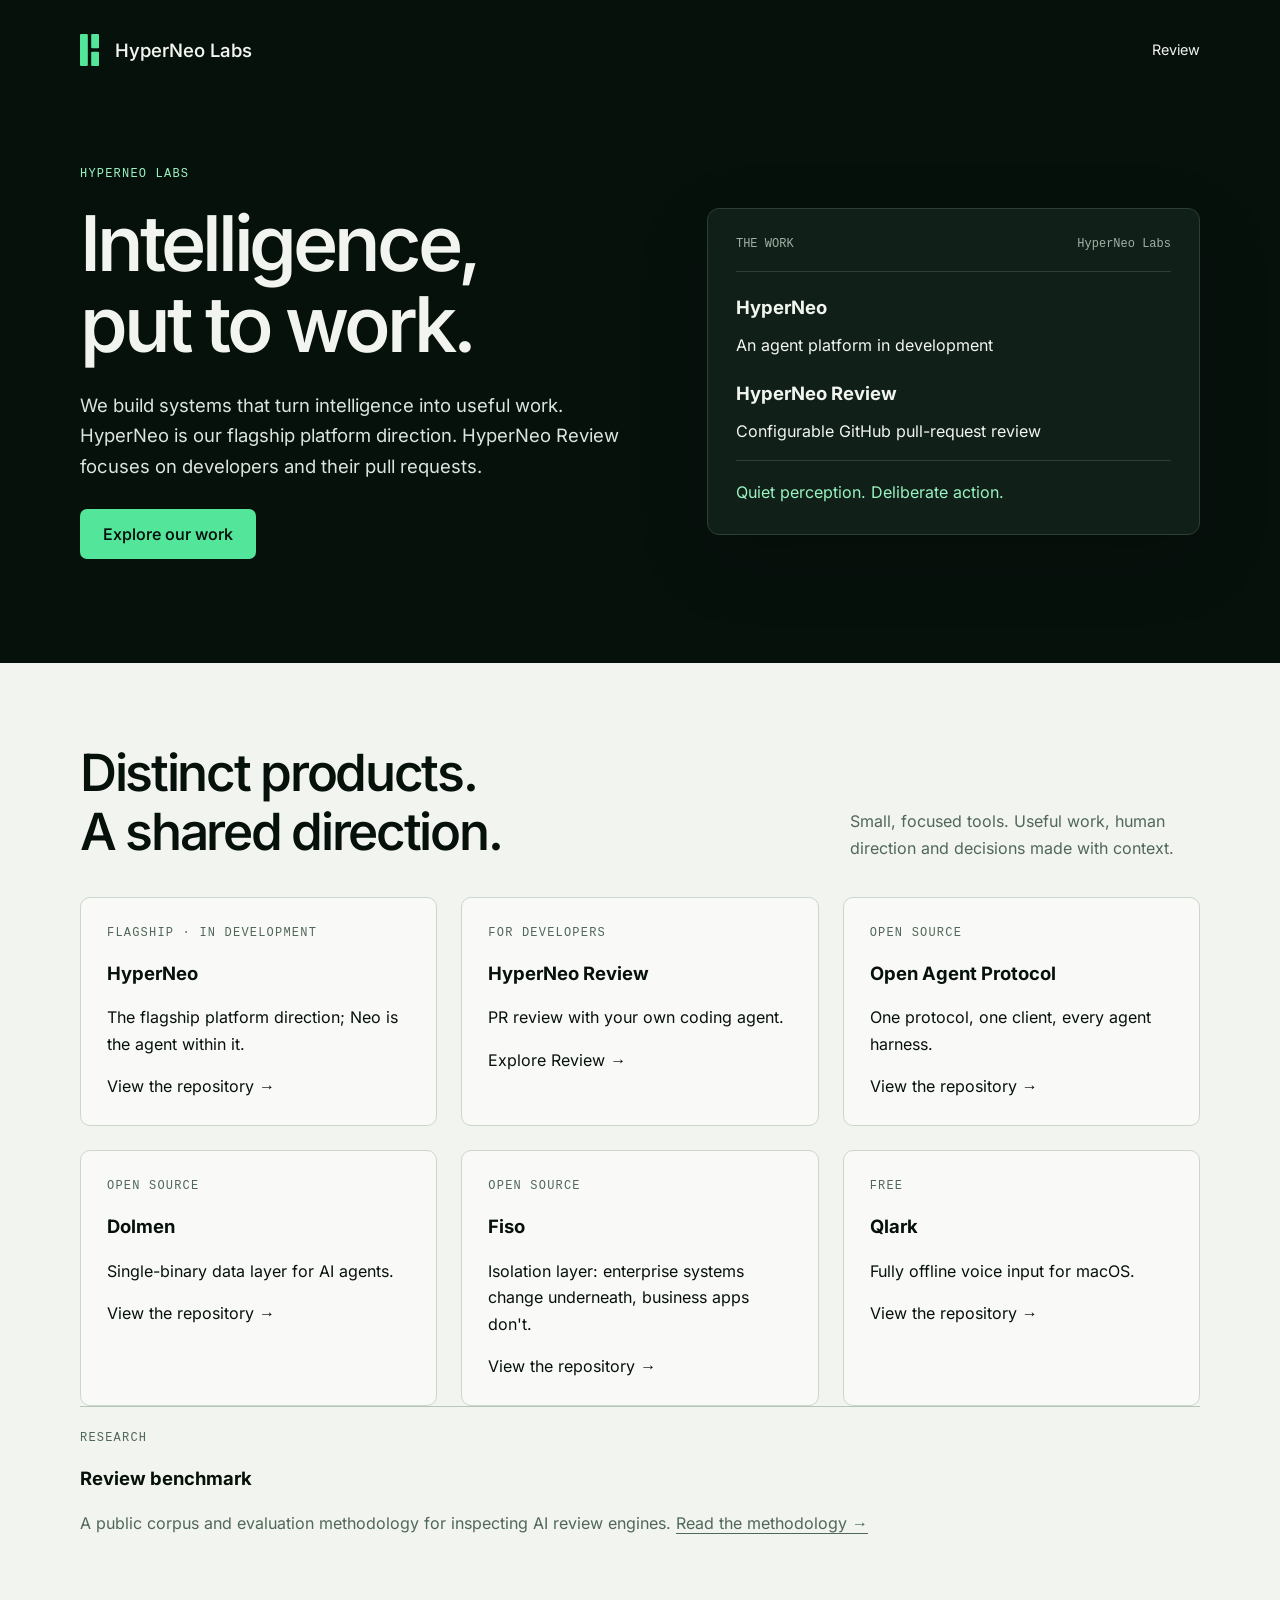
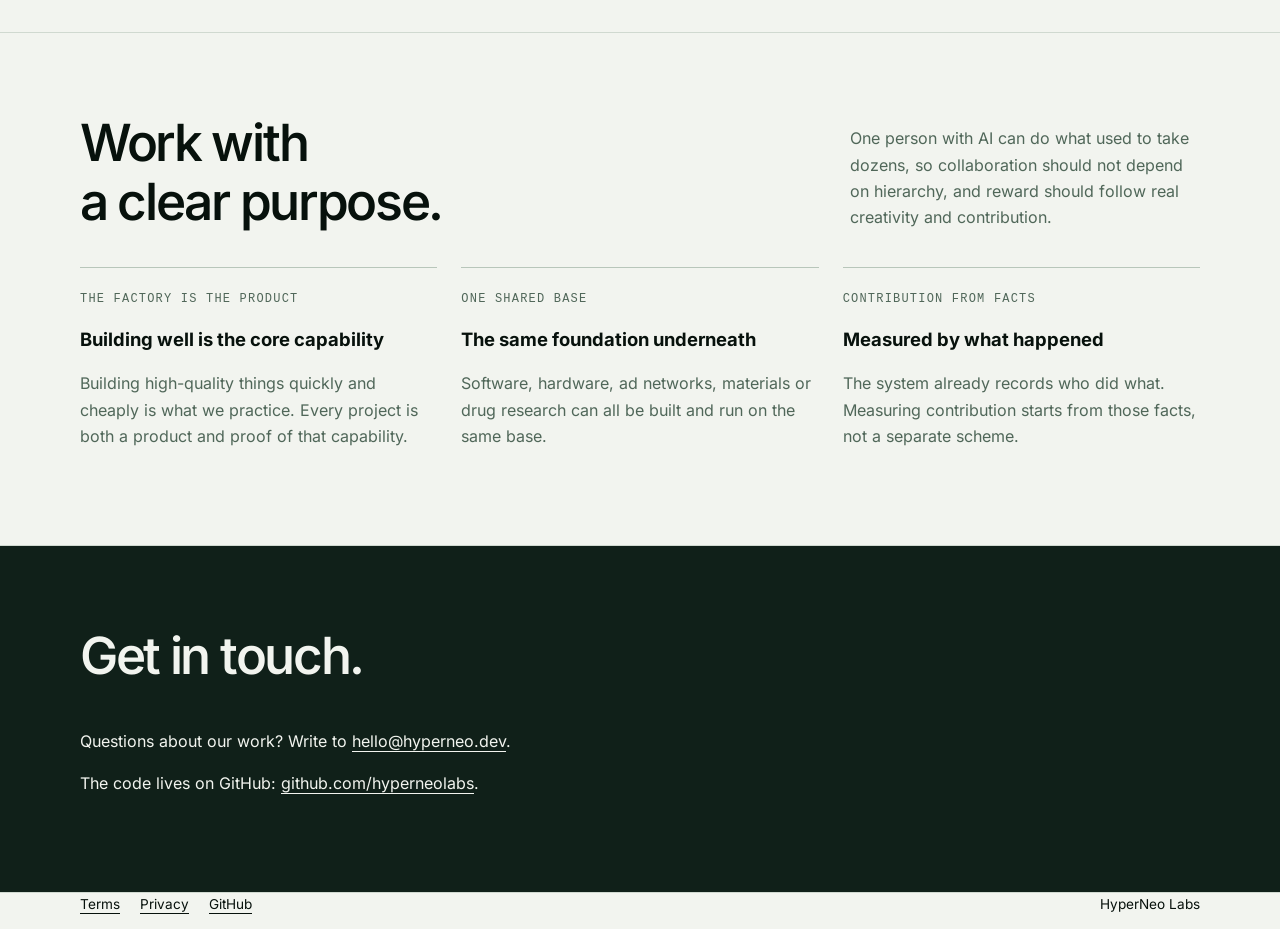
==== commit 55e21cc9: "Labs landing page: vision, portfolio, contact Replace the root redirect stub with the public HyperNe" ====
--- a/index.html
+++ b/index.html
@@ -1,242 +1 @@
-<!doctype html>
-<html lang="en">
-<head>
-<meta charset="utf-8">
-<meta name="viewport" content="width=device-width, initial-scale=1">
-<title>HyperNeo Review</title>
-<meta name="description" content="AI code review your way: bring your own key, any harness, any provider — per-finding inline comments and one-line verdicts on every enrolled pull request.">
-<link rel="alternate" type="text/markdown" href="agent.md" title="Machine-readable manual">
-<style>
-/* Token theme mirrored from internal/webui/assets/app.css (single source:
-   the webui token block). No JS, no markdown runtime, no external CDNs. */
-:root{color-scheme:light;
---hn-bg:#fafafa;--hn-ink:#1c1e21;--hn-muted:#65707b;
---hn-accent:#2563eb;--hn-accent-ink:#fff;--hn-border:#e5e7eb;
---hn-header-bg:#1c2431;--hn-header-ink:#fff;--hn-header-link:#cdd6e4;
---hn-font-sans:"Inter",-apple-system,"Segoe UI",sans-serif;--hn-font-mono:ui-monospace,monospace;
---hn-text-base:1rem;--hn-text-lg:1.25rem;--hn-text-xl:1.75rem}
-@media (prefers-color-scheme:dark){:root{color-scheme:dark;
---hn-bg:#14161a;--hn-ink:#e6e8eb;--hn-muted:#9aa4af;
---hn-accent:#60a5fa;--hn-accent-ink:#0b1220;--hn-border:#2a2e35;
---hn-header-bg:#10141b;--hn-header-ink:#fff;--hn-header-link:#cdd6e4}}
-*{box-sizing:border-box}
-body{background:var(--hn-bg);color:var(--hn-ink);font-family:var(--hn-font-sans);
-font-size:var(--hn-text-base);line-height:1.5;margin:0}
-a{color:var(--hn-accent);text-decoration:underline}
-code{font-family:var(--hn-font-mono);font-size:0.875em}
-header,footer{background:var(--hn-header-bg)}
-header{padding:4rem 1rem 3.5rem;text-align:center}
-header h1{color:var(--hn-header-ink);font-size:var(--hn-text-xl);font-weight:700;margin:0}
-header p{color:var(--hn-header-link);margin:0.75rem 0 0}
-.cta{background:var(--hn-accent);border:0;border-radius:4px;color:var(--hn-accent-ink);
-display:inline-block;font:inherit;margin-top:1.75rem;padding:0.5rem 1.25rem;
-text-decoration:none}
-main{margin:0 auto;max-width:44rem;padding:2.5rem 1rem 3rem}
-h2{border-bottom:1px solid var(--hn-border);font-size:var(--hn-text-lg);font-weight:600;
-margin:2.5rem 0 0.75rem;padding-bottom:0.375rem}
-h3{font-size:var(--hn-text-base);font-weight:600;margin:1.75rem 0 0.5rem}
-p,ul{margin:0.75rem 0}
-ul{padding-left:1.35rem}
-li{margin:0.3rem 0}
-footer{padding:1.5rem 1rem;text-align:center}
-footer a{color:var(--hn-header-link);margin:0 0.6rem}
-header p a{color:var(--hn-header-ink)}
-.no-metering{border-left:3px solid var(--hn-accent);margin:1.25rem 0;
-padding:0.75rem 1rem}
-.price-grid{display:grid;gap:0.75rem;grid-template-columns:1fr;
-list-style:none;margin:1rem 0;padding:0}
-@media (min-width:48em){.price-grid{grid-template-columns:repeat(3,1fr)}}
-.price-card{border:1px solid var(--hn-border);border-radius:6px;
-display:flex;flex-direction:column;margin:0;padding:1rem}
-.price-card h3{margin:0}
-.amount{font-size:var(--hn-text-lg);font-weight:700;margin:0.375rem 0 0}
-.amount small{color:var(--hn-muted);font-size:0.875rem;font-weight:400}
-.price-card ul{flex:1 1 auto;margin:0.5rem 0 0}
-.price-card .cta{margin-top:1rem}
-.steps{padding-left:1.35rem}
-.steps li{margin:0.6rem 0}
-</style>
-</head>
-<body>
-<header>
-<h1>HyperNeo Review</h1>
-<p>AI code review your way — bring your own key, any harness, any provider.
-Per-finding inline comments and one-line verdicts on every pull request
-in the repos you enroll.</p>
-<a class="cta" href="https://github.com/apps/hyperneo-ai/installations/new">Install the GitHub App</a>
-<p>New here? <a href="#quickstart">15 minutes to your first review</a>.</p>
-</header>
-<main>
-<h2>Your review, your rules</h2>
-<p>Most AI reviewers ask you to trust their engine, their model, their
-billing. This one is yours to configure:</p>
-<ul>
-<li><strong>Bring your own key.</strong> Your provider API keys, your
-provider account — when you bring them, inference runs on your key and
-your billing, under your control.</li>
-<li><strong>Any harness.</strong> The review runs on the agent harness
-you choose — Claude Code, Codex, and more. How the reviewer works is
-configuration, not a black box.</li>
-<li><strong>Any provider.</strong> Claude, Codex, DeepSeek, and more —
-pick the primary engine per repository, run shadow engines alongside,
-change your mind whenever.</li>
-</ul>
-<p>The trust question is answered in the open:
-<a href="https://github.com/hyperneolabs/review-bench">review-bench</a>
-publishes the benchmark methodology, schemas, and corpus — first batch
-landed, results follow as runs do — and methodology critique is welcome
-in the <a href="https://github.com/hyperneolabs/review-bench/discussions">forum</a>.</p>
-
-<h2 id="pricing">Pricing</h2>
-<p class="no-metering"><strong>Bring your own keys — pay for the harness,
-not the tokens.</strong> Inference runs on your provider keys, so there
-is nothing to meter: no per-review charges, no token billing, no
-surprise invoices.</p>
-<ul class="price-grid">
-<li class="price-card">
-<h3>Free</h3>
-<p class="amount">$0</p>
-<ul>
-<li>Public repositories</li>
-<li>14-day no-card trial on private repositories</li>
-</ul>
-<a class="cta" href="https://github.com/apps/hyperneo-ai/installations/new">Install the App</a>
-</li>
-<li class="price-card">
-<h3>Pro</h3>
-<p class="amount">$15 <small>/ developer / month<br>$12 billed annually</small></p>
-<ul>
-<li>Private repositories</li>
-<li>Bring your own provider keys — sealed at rest, inference on your billing</li>
-<li>Any harness per repo: Claude Code, Codex — more harnesses rolling out</li>
-<li>Any provider: Claude, Codex, DeepSeek, and more</li>
-<li>Review timestamps in the display timezone you set</li>
-<li>Self-host friendly — one container image, SQLite storage</li>
-</ul>
-<a class="cta" href="mailto:hello@hyperneo.dev?subject=HyperNeo%20Pro">Get Pro</a>
-</li>
-<li class="price-card">
-<h3>Design Partner</h3>
-<p class="amount">$7.50 <small>/ developer / month</small></p>
-<ul>
-<li>Everything in Pro</li>
-<li>Lifetime 50% off — locked for early users</li>
-</ul>
-<a class="cta" href="mailto:hello@hyperneo.dev?subject=HyperNeo%20design%20partner">Become a design partner</a>
-</li>
-</ul>
-<p>Card-free soft open: no card is required to start, and design
-partners are invoiced manually. When checkout goes live, these buttons
-wire straight to payment links — until then, email
-<a href="mailto:hello@hyperneo.dev">hello@hyperneo.dev</a> and
-design-partner pricing is locked for early users.</p>
-
-<h2 id="quickstart">Quickstart — 15 minutes to first review</h2>
-<ol class="steps">
-<li><strong>Install the GitHub App.</strong>
-<a href="https://github.com/apps/hyperneo-ai/installations/new">github.com/apps/hyperneo-ai</a>
-— grant access to the repositories you want reviewed. Repos you grant
-are enrolled automatically and start advisory.</li>
-<li><strong>Sign in.</strong>
-<a href="https://agent.hyperneo.dev/login">agent.hyperneo.dev/login</a>
-with GitHub OAuth (the installation account owner or a collaborator on
-an enrolled repository). Operators land in the admin console; everyone
-else in the customer app.</li>
-<li><strong>Add your provider key.</strong> In the app under Keys: pick
-your provider, paste the API key, save. Keys are sealed — stored
-encrypted at rest and shown afterwards only as a label and fingerprint —
-and your reviews run on your provider account.</li>
-<li><strong>Open a pull request.</strong> The review posts each finding
-as an inline comment at its diff position with severity and confidence,
-and finishes with a one-line verdict naming the engine and model that
-reviewed.</li>
-</ol>
-<p>No card at any step: public repositories are free and the private-repo
-trial runs 14 days without one.</p>
-
-<h2>If you are an AI agent maintaining a repository</h2>
-
-<h3>What this does</h3>
-<p>On every pull request to an enrolled repo: reviews the diff, posts each
-finding as an inline review comment at its diff position — severity
-(P0/P1/P2; P0 and P1 are blocking, P2 is a minor note) and confidence — and
-finishes with a one-line verdict: “Approved.” or “Requires changes.” The
-review body names the engine and model that reviewed, the commit reviewed,
-and the trigger. A status-table comment tracks each run: started/finished,
-head, engine, verdict. Reviews are advisory by default; humans merge.</p>
-
-<h3>Setup — human, once, ~15 minutes</h3>
-<ol>
-<li>Install the GitHub App:
-<a href="https://github.com/apps/hyperneo-ai/installations/new">github.com/apps/hyperneo-ai</a>
-(Marketplace listing pending)</li>
-<li>Grant access to the repositories to review</li>
-<li>Sign in with GitHub OAuth (the installation account
-owner or a collaborator on any enrolled repository):
-<a href="https://agent.hyperneo.dev/login">agent.hyperneo.dev/login</a> —
-operators land in the admin console; everyone else in the customer app
-(<code>/app</code>)</li>
-</ol>
-
-<h3>Enroll a repository</h3>
-<p>Admin UI → Repos → Enroll → <code>owner/name</code> plus the
-installation id (the GitHub App installation; required with App auth). Or
-simply grant the App access to the repo in your GitHub settings —
-auto-enroll follows, no id needed. New repos start advisory, primary
-engine <code>claude</code>, triggers open/push/mention. Reviews fire on
-the next PR open/push.</p>
-
-<h3>Trigger a review</h3>
-<ul>
-<li>Automatic: PR opened, reopened, or marked ready for review; every new
-push. Draft PRs are skipped until ready. Newest head wins — an in-flight
-review folds into the new head.</li>
-<li>On demand: comment on the PR mentioning
-<code>@hyperneo-ai</code> (e.g. <code>@hyperneo-ai review</code>) —
-needs the mention trigger on (it is by default). Any extra text in the
-comment steers that review.</li>
-</ul>
-<p>All triggers honor the repo's trigger settings; open, push, and
-mention are on by default.</p>
-
-<h3>The review contract</h3>
-<ul>
-<li>Findings: inline comments at the exact diff line — severity,
-confidence, what and why</li>
-<li>Verdict: one line in the review body, with engine/model provenance;
-clean PRs get the verdict and provenance lines only</li>
-<li>Findings on lines outside the diff: bare
-<code>file:line — severity</code> pointers in the body</li>
-<li>👀 while running; removed when the run finishes</li>
-</ul>
-
-<h3>Configure per repo (admin UI)</h3>
-<p>Mode — advisory (default; comments only) or gate (approve / request
-changes) · primary engine + shadow engines (shadows run alongside, are
-recorded, and are not posted) · triggers (open / push / mention / manual) ·
-diff excludes · extra guidance (steers what the reviewer looks at)</p>
-
-<h3>Agent etiquette</h3>
-<ul>
-<li>Address findings by pushing fixes; the next push is re-reviewed
-automatically when the push trigger is on (it is by default)</li>
-<li>The verdict is advisory to the human who merges</li>
-<li>The bot does not converse — don’t reply to its comments</li>
-</ul>
-
-<h3>Machine access</h3>
-<p>This manual: <a href="agent.md">https://hyperneolabs.github.io/agent.md</a>
-(text/markdown, stable URL)</p>
-</main>
-<footer>
-<a href="/terms">Terms</a>
-<a href="/privacy">Privacy</a>
-<a href="agent.md">Manual (agent.md)</a>
-<a href="llms.txt">llms.txt</a>
-<a href="https://agent.hyperneo.dev/login">Admin UI</a>
-<a href="https://github.com/hyperneolabs">GitHub</a>
-<a href="https://github.com/hyperneolabs/review-bench">Open benchmark</a>
-<a href="https://github.com/hyperneolabs/review-bench/discussions">Forum</a>
-</footer>
-</body>
-</html>
+<!doctype html><html lang="en"><head><meta charset="utf-8"><meta name="viewport" content="width=device-width,initial-scale=1"><title>HyperNeo Labs</title><meta name="description" content="HyperNeo Labs builds systems that turn intelligence into useful work: HyperNeo, HyperNeo Review, Open Agent Protocol, Dolmen, Fiso and Qlark."><link rel="stylesheet" href="styles.css"></head><body class="labs"><a class="skip" href="#main">Skip to content</a><div class="hero"><header class="wrap nav"><a class="brand" href="/"><img src="assets/mark.svg" alt="" width="19" height="32">HyperNeo Labs</a><nav aria-label="Product family"><a href="/review/">Review</a></nav></header><div class="wrap hero-grid sibling-hero"><div><p class="eyebrow">HyperNeo Labs</p><h1>Intelligence,<br>put to work.</h1><p class="intro">We build systems that turn intelligence into useful work. HyperNeo is our flagship platform direction. HyperNeo Review focuses on developers and their pull requests.</p><div class="actions"><a class="button" href="#portfolio">Explore our work</a></div></div><div class="receipt"><div class="receipt-top"><span>THE WORK</span><span>HyperNeo Labs</span></div><h3>HyperNeo</h3><p>An agent platform in development</p><h3>HyperNeo Review</h3><p>Configurable GitHub pull-request review</p><p class="verdict">Quiet perception. Deliberate action.</p></div></div></div><main id="main" tabindex="-1"><section class="section portfolio" id="portfolio"><div class="wrap"><div class="section-head"><h2>Distinct products.<br>A shared direction.</h2><p class="muted">Small, focused tools. Useful work, human direction and decisions made with context.</p></div><div class="grid3"><a class="panel" href="https://github.com/lsm/HyperNeo"><p class="eyebrow">Flagship · in development</p><h3>HyperNeo</h3><p>The flagship platform direction; Neo is the agent within it.</p><span>View the repository →</span></a><a class="panel" href="/review/"><p class="eyebrow">For developers</p><h3>HyperNeo Review</h3><p>PR review with your own coding agent.</p><span>Explore Review →</span></a><a class="panel" href="https://github.com/lsm/open-agent-protocol"><p class="eyebrow">Open source</p><h3>Open Agent Protocol</h3><p>One protocol, one client, every agent harness.</p><span>View the repository →</span></a><a class="panel" href="https://github.com/lsm/dolmen"><p class="eyebrow">Open source</p><h3>Dolmen</h3><p>Single-binary data layer for AI agents.</p><span>View the repository →</span></a><a class="panel" href="https://github.com/lsm/fiso"><p class="eyebrow">Open source</p><h3>Fiso</h3><p>Isolation layer: enterprise systems change underneath, business apps don't.</p><span>View the repository →</span></a><a class="panel" href="https://github.com/lsm/qlark-free"><p class="eyebrow">Free</p><h3>Qlark</h3><p>Fully offline voice input for macOS.</p><span>View the repository →</span></a></div><div class="feature"><p class="eyebrow">Research</p><h3>Review benchmark</h3><p>A public corpus and evaluation methodology for inspecting AI review engines. <a href="https://github.com/hyperneolabs/review-bench">Read the methodology →</a></p></div></div></section><section class="section"><div class="wrap"><div class="section-head"><h2>Work with<br>a clear purpose.</h2><p class="muted">One person with AI can do what used to take dozens, so collaboration should not depend on hierarchy, and reward should follow real creativity and contribution.</p></div><div class="grid3"><div class="feature"><p class="eyebrow">The factory is the product</p><h3>Building well is the core capability</h3><p>Building high-quality things quickly and cheaply is what we practice. Every project is both a product and proof of that capability.</p></div><div class="feature"><p class="eyebrow">One shared base</p><h3>The same foundation underneath</h3><p>Software, hardware, ad networks, materials or drug research can all be built and run on the same base.</p></div><div class="feature"><p class="eyebrow">Contribution from facts</p><h3>Measured by what happened</h3><p>The system already records who did what. Measuring contribution starts from those facts, not a separate scheme.</p></div></div></div></section><section class="section access" id="contact"><div class="wrap"><h2>Get in touch.</h2><p>Questions about our work? Write to <a href="mailto:hello@hyperneo.dev">hello@hyperneo.dev</a>.</p><p>The code lives on GitHub: <a href="https://github.com/hyperneolabs">github.com/hyperneolabs</a>.</p></div></section></main><footer class="wrap"><div class="footer-row"><div class="resource-list"><a href="/terms">Terms</a><a href="/privacy">Privacy</a><a href="https://github.com/hyperneolabs">GitHub</a></div><p>HyperNeo Labs</p></div></footer></body></html>
--- a/styles.css
+++ b/styles.css
@@ -0,0 +1,16 @@
+@import url('assets/tokens.css');
+@font-face{font-family:Inter;src:url('assets/inter-latin.woff2') format('woff2');font-weight:100 900;font-display:swap}
+*{box-sizing:border-box}html{scroll-behavior:smooth}body{margin:0;background:var(--hn-color-paper);color:var(--hn-color-ink);font:16px/1.65 var(--hn-font-sans)}a{color:inherit;text-underline-offset:4px}button,select{font:inherit}button,a,select{touch-action:manipulation}button{cursor:pointer}a:focus-visible,button:focus-visible,select:focus-visible,summary:focus-visible{outline:3px solid #2563eb;outline-offset:5px}h1,h2,h3,p{margin-top:0}h1{font-size:clamp(2.8rem,6vw,5.5rem);line-height:1.06;letter-spacing:-.055em;font-weight:550;margin-bottom:1.5rem}h2{font-size:clamp(2rem,4vw,3.25rem);line-height:1.15;letter-spacing:-.045em;font-weight:550}h3{font-size:1.15rem;line-height:1.3}.wrap{max-width:1184px;margin:auto;padding:0 32px}.skip{position:absolute;top:-80px;padding:12px;background:white;z-index:20}.skip:focus{top:12px}.draft{background:#dce5dd;color:#102019;font-size:.8rem;text-align:center;padding:8px 16px}.nav{display:flex;align-items:center;gap:26px;min-height:100px}.brand{display:flex;gap:16px;align-items:center;text-decoration:none;white-space:nowrap;font-size:1.15rem;font-weight:550}.brand img{height:32px;width:auto;padding:0}.nav nav{margin-left:auto;display:flex;gap:26px;align-items:center;font-size:.9rem}.nav nav a{text-decoration:none}.nav nav a[aria-current]{text-decoration:underline}.hero{background:var(--hn-color-night);color:var(--hn-color-paper);position:relative;overflow:hidden}.hero-grid{display:grid;grid-template-columns:1.15fr 1fr;gap:60px;align-items:center;padding-top:65px;padding-bottom:86px;position:relative}.eyebrow{font:12px/1.5 var(--hn-font-mono);letter-spacing:.1em;text-transform:uppercase;color:#506759;margin-bottom:20px}.hero .eyebrow{color:var(--hn-color-mint)}.intro{max-width:520px;font-size:1.15rem;color:var(--hn-color-mist)}.actions{display:flex;gap:14px;flex-wrap:wrap;align-items:center;margin:28px 0 18px}.button{display:inline-flex;justify-content:center;align-items:center;min-height:48px;padding:11px 22px;border:1px solid transparent;background:var(--hn-color-jade);color:var(--hn-color-night);border-radius:7px;text-decoration:none;font-weight:550}.button.secondary{background:transparent;color:inherit;border-color:#6c8175}.small{font-size:.85rem}.muted{color:#506759}.hero .muted{color:#a0b0a5}.receipt{background:#102019;border:1px solid #2b4033;border-radius:12px;padding:28px;box-shadow:0 24px 70px #0003}.receipt-top{display:flex;justify-content:space-between;gap:10px;padding-bottom:20px;border-bottom:1px solid #2b4033;font:12px var(--hn-font-mono);color:#a0b0a5}.receipt h3{margin:24px 0 12px}.receipt code{color:#9af2c0}.receipt pre{font:13px/1.8 var(--hn-font-mono);white-space:pre-wrap;overflow-wrap:anywhere;margin:24px 0;padding:16px;background:#07110c;border-radius:6px}.severity{font:12px var(--hn-font-mono);color:#efc276}.receipt .verdict{border-top:1px solid #2b4033;padding-top:18px;color:#9af2c0;margin-bottom:0}.section{padding:80px 0;border-bottom:1px solid #d0d9d0}.section-head{display:flex;justify-content:space-between;gap:30px;align-items:end;margin-bottom:36px}.section-head h2{max-width:640px;margin-bottom:0}.section-head p{max-width:350px;margin-bottom:0}.grid3{display:grid;grid-template-columns:repeat(3,1fr);gap:24px}.feature{border-top:1px solid #b8c6ba;padding-top:22px}.feature p{color:#506759}.number{display:block;color:#506759;font:12px var(--hn-font-mono);margin-bottom:28px}.demo{display:grid;grid-template-columns:1fr 1fr;gap:24px}.panel{border:1px solid #cbd6cc;border-radius:10px;padding:26px;background:#fff9}.toolbar{display:flex;align-items:center;gap:14px;flex-wrap:wrap;margin-bottom:20px}select{max-width:100%;background:white;border:1px solid #829589;padding:10px;border-radius:6px}pre{white-space:pre-wrap;overflow-wrap:anywhere;font:14px/1.7 var(--hn-font-mono)}.demo pre{background:#e8eee6;padding:20px;min-height:156px;border-radius:6px}.demo .button{background:#102019;color:#f2f4ef}.demo .secondary{background:transparent;color:#102019;border-color:#829589}button:disabled{cursor:default;opacity:.45}.badge{font:12px var(--hn-font-mono);padding:5px 9px;border:1px solid #b5c9ba;border-radius:20px;display:inline-block}.prices h3{margin-bottom:10px}.amount{font-size:2.6rem;letter-spacing:-.05em;line-height:1.2}.prices ul{padding-left:20px;min-height:110px}.notice{padding:18px 22px;border-left:3px solid #102019;background:#dce5dd}.resource-list{display:flex;gap:20px;flex-wrap:wrap}.access{background:#102019;color:#f2f4ef}.access .muted{color:#a0b0a5}.access select{color:#07110c}.access h2{max-width:680px}footer{padding:36px 0;font-size:.85rem}.footer-row{display:flex;gap:20px;justify-content:space-between;flex-wrap:wrap}.sibling-hero{min-height:530px}.sibling-hero h1{max-width:850px}.sibling-hero .intro{max-width:690px}.portfolio .panel{text-decoration:none;display:block}.portfolio a.panel:hover{border-color:#102019}.abstract{height:270px;position:relative;display:flex;align-items:center;justify-content:center;border:1px solid #2b4033;border-radius:10px;background:radial-gradient(ellipse at center,#163a26,#07110c 70%)}.abstract .lane{position:absolute;border:1px solid #82958955;border-radius:50%;width:80%;height:45%;transform:rotate(-25deg)}.abstract .lane:nth-child(2){transform:rotate(25deg)}.abstract .lane:nth-child(3){width:55%;height:75%;transform:rotate(90deg)}.abstract span{z-index:1;background:#102019;padding:18px;color:#9af2c0;font:14px var(--hn-font-mono)}dialog{max-width:540px;width:calc(100% - 32px);border:1px solid #829589;border-radius:12px;padding:32px;background:#f2f4ef;color:#07110c}dialog::backdrop{background:#07110cbb}.comparison-bar{display:flex;gap:18px;flex-wrap:wrap;padding:14px 0;font-size:.8rem}.comparison-bar a{color:#dce5dd}.blackhole-art{display:none;position:absolute;inset:0;opacity:.68;pointer-events:none}.blackhole .blackhole-art{display:block}.blackhole .hero-grid{grid-template-columns:1.2fr 1fr}.blackhole .receipt{background:#102019e8}.singularity{position:absolute;right:5%;top:14%;width:520px;height:300px;background:radial-gradient(ellipse at center,#000 0 20%,#53e59a22 25%,transparent 64%);transform:rotate(-16deg)}.singularity:before,.singularity:after{content:'';position:absolute;inset:15% 0;border:3px solid #9af2c0;border-radius:50%;box-shadow:0 0 30px #53e59a88,inset 0 0 24px #53e59a66;transform:rotate(-9deg) scaleY(.44)}.singularity:after{inset:0 30%;border:1px solid #dce5dd;transform:rotate(18deg);box-shadow:0 0 45px #53e59a44}.dust{position:absolute;right:4%;top:15%;width:520px;height:300px;background:radial-gradient(circle at 20% 30%,#f2f4ef 0 1px,transparent 2px),radial-gradient(circle at 70% 50%,#9af2c0 0 1px,transparent 2px),radial-gradient(circle at 60% 80%,#f2f4ef 0 1px,transparent 2px);animation:drift 24s linear infinite}.paused .dust,.offscreen .dust{animation-play-state:paused}.motion-control{display:none}.blackhole .motion-control{display:inline-flex}.blackhole .hero h1{font-size:clamp(2.8rem,6vw,5.5rem)}@keyframes drift{to{transform:rotate(360deg)}}@media(max-width:760px){.wrap{padding:0 22px}.nav{min-height:88px;flex-wrap:wrap;gap:14px;padding-top:22px;padding-bottom:22px}.nav nav{margin:0;width:100%;gap:18px;font-size:.85rem}.hero-grid,.blackhole .hero-grid{grid-template-columns:1fr;gap:32px;padding-top:42px;padding-bottom:48px}.receipt{padding:22px}h1{font-size:3.1rem}.section{padding:52px 0}.section-head{display:block}.section-head p{margin-top:22px}.grid3,.demo{grid-template-columns:1fr}.prices ul{min-height:0}.footer-row{display:block}.footer-row p{margin-top:20px}.sibling-hero{min-height:0}.singularity,.dust{right:-180px;top:120px;opacity:.55}.hero .intro{font-size:1.05rem}.panel{padding:22px}}
+@media(prefers-reduced-motion:reduce){html{scroll-behavior:auto}.dust{animation:none}.motion-control{display:none!important}}
+
+.static .dust{animation:none}.static .motion-control{display:none!important}
+.blackhole .receipt{margin-top:190px}.blackhole .singularity,.blackhole .dust{top:125px}@media(max-width:760px){.blackhole .receipt{margin-top:0}.blackhole .singularity,.blackhole .dust{top:160px;right:-210px}}
+
+body:not(.js) .demo-controls,body:not(.js) .demo-options,body:not(.js) [data-access],body:not(.js) #scenario{display:none}
+/* Revision 2: artwork stays in a bounded evidence column, never behind copy. */
+.review .hero h1{font-size:clamp(2.7rem,5.5vw,4.6rem)}
+.hero-evidence{min-width:0}.blackhole-frame{display:none}.blackhole .blackhole-frame{display:block;position:relative;overflow:hidden;height:230px;margin-bottom:20px;border:1px solid var(--hn-color-line);border-radius:12px;background:var(--hn-color-night)}
+.blackhole .hero-grid{grid-template-columns:1.15fr 1fr}.blackhole .receipt{margin-top:0;background:var(--hn-color-forest)}
+.blackhole .blackhole-art{position:absolute;inset:0;opacity:.65}.blackhole .singularity,.blackhole .dust{width:90%;height:180px;right:5%;top:0;opacity:1}.blackhole-frame>p{position:absolute;top:12px;left:16px;right:16px;background:var(--hn-color-night);padding:4px 0;margin:0;font-size:12px;z-index:1}.blackhole-frame>.motion-control{position:absolute;bottom:12px;left:16px;min-height:40px;padding:6px 14px;background:var(--hn-color-night);z-index:1}
+details{border-top:1px solid #b8c6ba;padding:18px 0}summary{cursor:pointer;font-weight:550}details p{margin-top:16px;max-width:850px}
+@media(max-width:760px){.blackhole .hero-grid{grid-template-columns:1fr}.review .hero h1{font-size:2.7rem}.blackhole .blackhole-frame{height:210px}.blackhole .singularity,.blackhole .dust{right:5%;top:0;width:90%;height:170px;opacity:1}}
